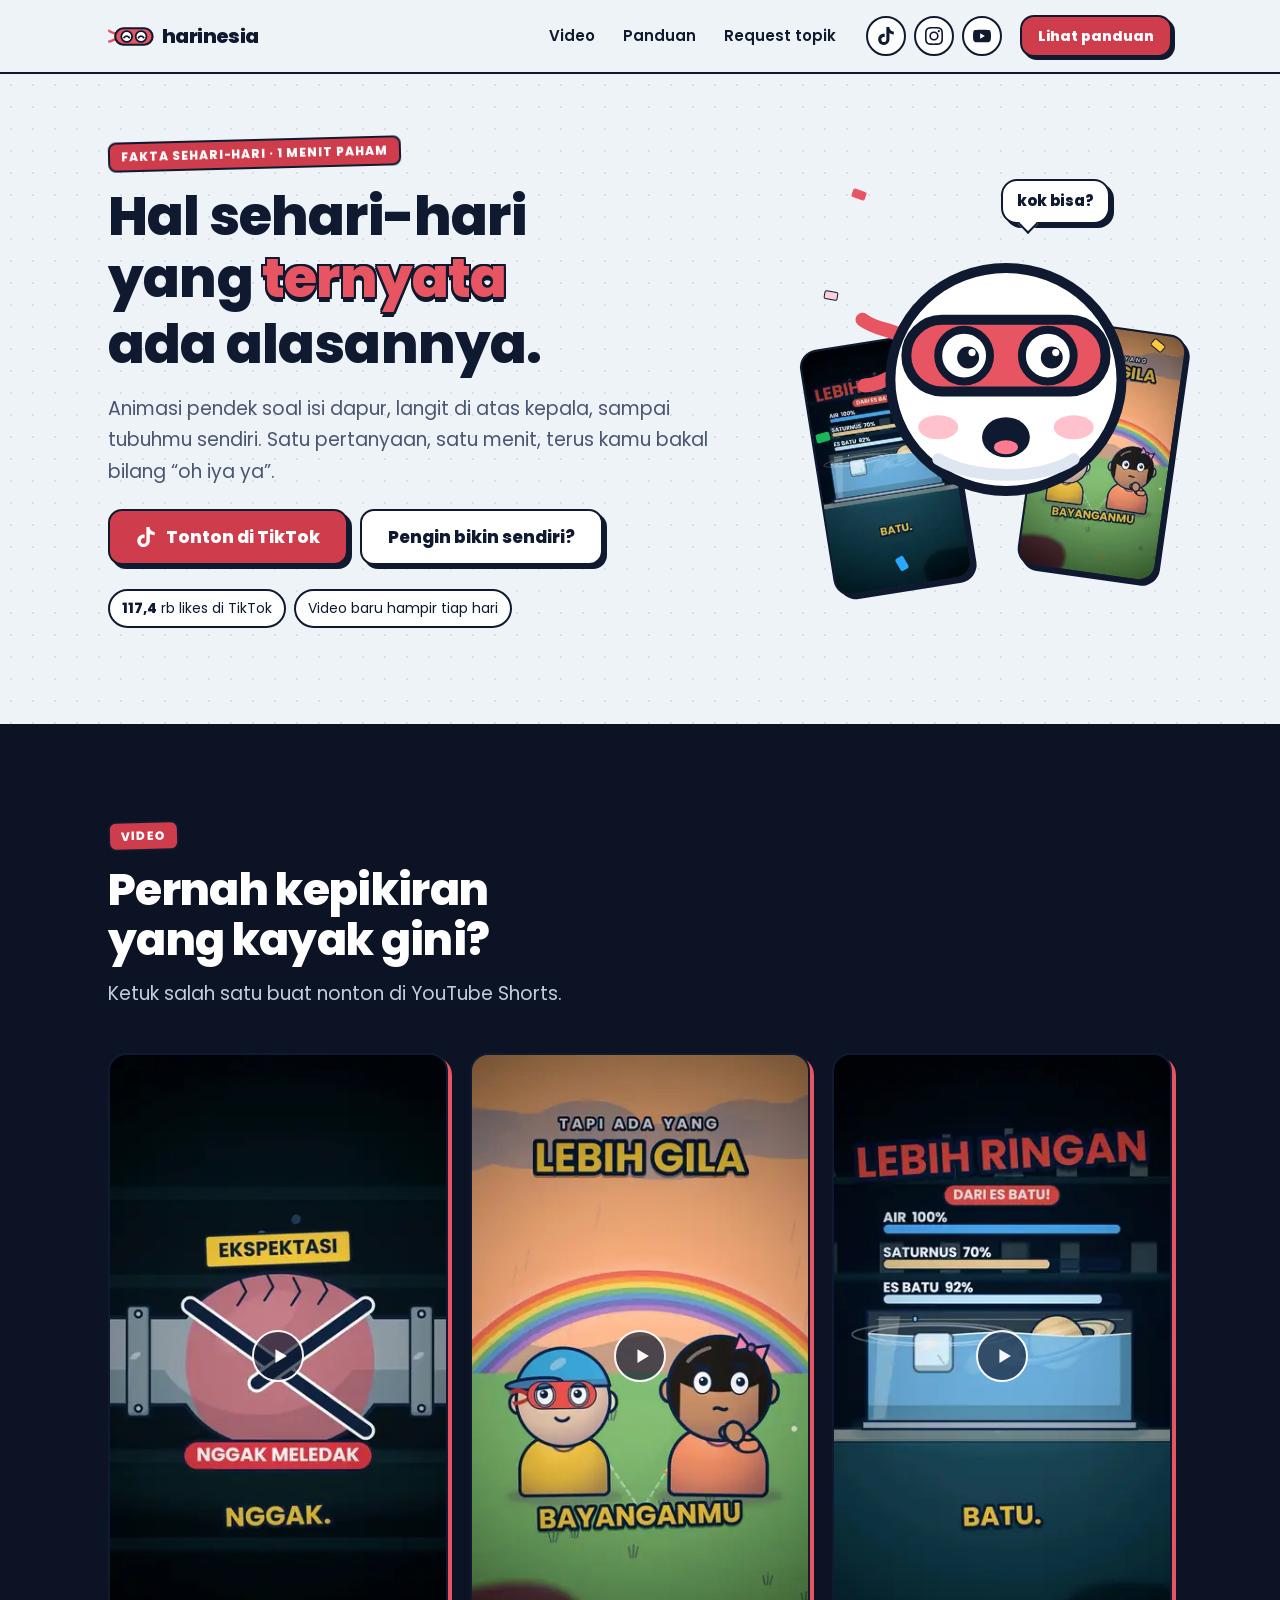
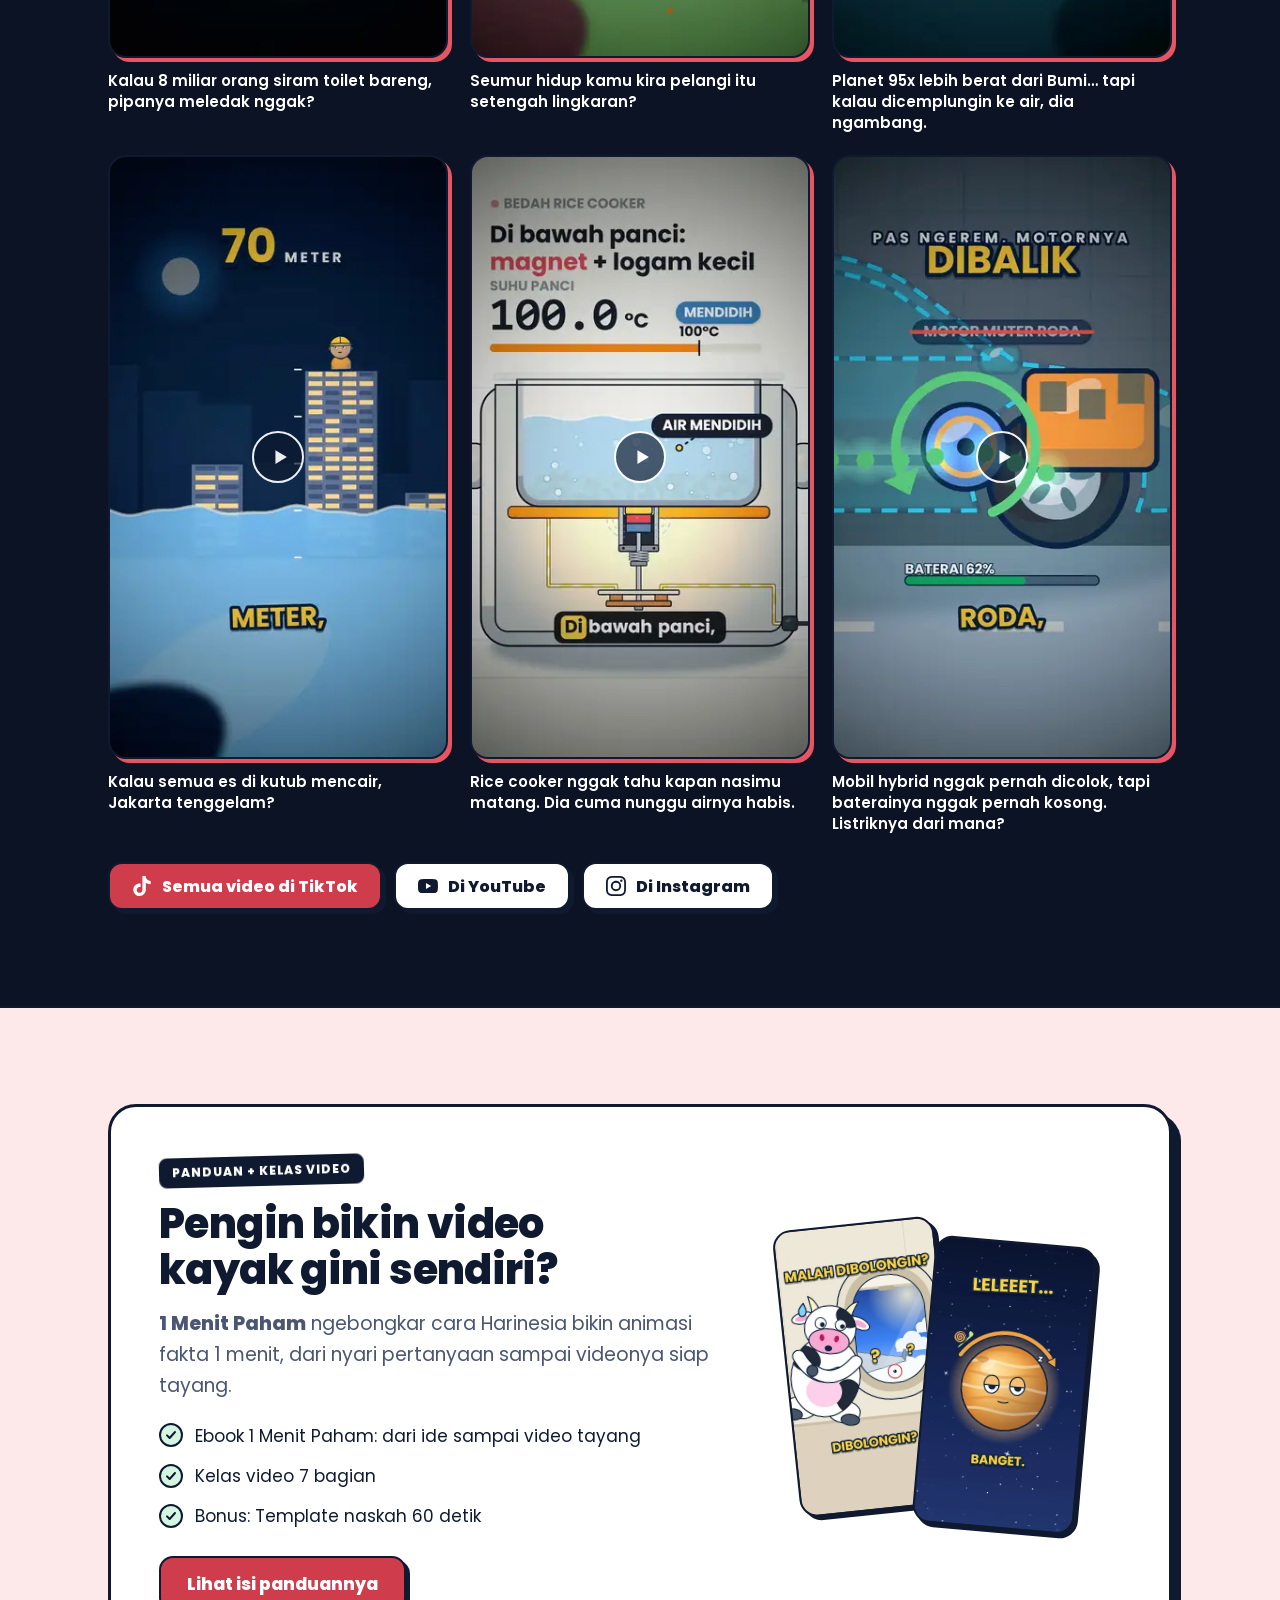
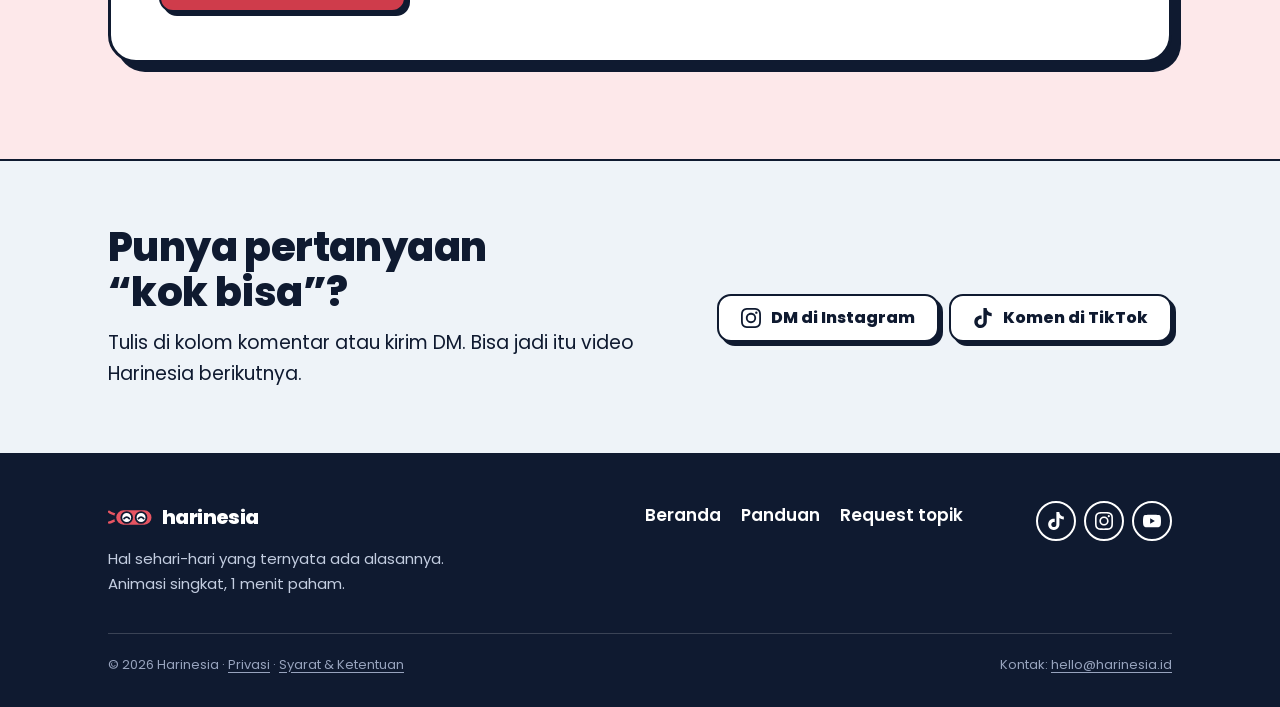
==== index.html @ 58dd0ebd "Ganti handle YouTube ke @harinesia_id Co-Authored-By: Claude Sonnet 5.5 <noreply@anthropic.com>" ====
<!doctype html>
<!-- File ini dibuat otomatis oleh build.js dari data/*.json. Edit JSON-nya, jangan file ini. -->
<html lang="id">
<head>
<meta charset="utf-8">
<meta name="viewport" content="width=device-width, initial-scale=1, viewport-fit=cover">
<title>Harinesia · Hal sehari-hari yang ternyata ada alasannya</title>
<meta name="description" content="Harinesia bikin animasi 1 menit soal hal sehari-hari yang ternyata ada alasannya. Tonton di TikTok, Instagram, dan YouTube Shorts.">
<meta name="theme-color" content="#e75562">
<meta property="og:type" content="website">
<meta property="og:locale" content="id_ID">
<meta property="og:site_name" content="Harinesia">
<meta property="og:title" content="Harinesia · Fakta sehari-hari, 1 menit paham">
<meta property="og:description" content="Animasi singkat soal hal sehari-hari yang ternyata ada alasannya.">
<meta property="og:image" content="https://harinesia.id/assets/img/og.jpg">
<meta name="twitter:card" content="summary_large_image">
<link rel="canonical" href="https://harinesia.id/">
<link rel="icon" href="favicon.svg" type="image/svg+xml">
<link rel="apple-touch-icon" href="apple-touch-icon.png">
<link rel="preload" href="assets/fonts/poppins-800.woff2" as="font" type="font/woff2" crossorigin>
<link rel="preload" href="assets/fonts/poppins-400.woff2" as="font" type="font/woff2" crossorigin>
<link rel="stylesheet" href="assets/css/style.css">
<script src="assets/js/main.js" defer></script>
</head>
<body>

<svg width="0" height="0" style="position:absolute" aria-hidden="true" focusable="false">
  <symbol id="i-tiktok" viewBox="0 0 24 24"><path d="M12.525.02c1.31-.02 2.61-.01 3.91-.02.08 1.53.63 3.09 1.75 4.17 1.12 1.11 2.7 1.62 4.24 1.79v4.03c-1.44-.05-2.89-.35-4.2-.97-.57-.26-1.1-.59-1.62-.93-.01 2.92.01 5.84-.02 8.75-.08 1.4-.54 2.79-1.35 3.94-1.31 1.92-3.58 3.17-5.91 3.21-1.43.08-2.86-.31-4.08-1.03-2.02-1.19-3.44-3.37-3.65-5.71-.02-.5-.03-1-.01-1.49.18-1.9 1.12-3.72 2.58-4.96 1.66-1.44 3.98-2.13 6.15-1.72.02 1.48-.04 2.96-.04 4.44-.99-.32-2.15-.23-3.02.37-.63.41-1.11 1.04-1.36 1.75-.21.51-.15 1.07-.14 1.61.24 1.64 1.82 3.02 3.5 2.87 1.12-.01 2.19-.66 2.77-1.61.19-.33.4-.67.41-1.06.1-1.79.06-3.57.07-5.36.01-4.03-.01-8.05.02-12.07z"/></symbol>
  <symbol id="i-instagram" viewBox="0 0 24 24"><path d="M7.0301.084c-1.2768.0602-2.1487.264-2.911.5634-.7888.3075-1.4575.72-2.1228 1.3877-.6652.6677-1.075 1.3368-1.3802 2.127-.2954.7638-.4956 1.6365-.552 2.914-.0564 1.2775-.0689 1.6882-.0626 4.947.0062 3.2586.0206 3.6671.0825 4.9473.061 1.2765.264 2.1482.5635 2.9107.308.7889.72 1.4573 1.388 2.1228.6679.6655 1.3365 1.0743 2.1285 1.38.7632.295 1.6361.4961 2.9134.552 1.2773.056 1.6884.069 4.9462.0627 3.2578-.0062 3.668-.0207 4.9478-.0814 1.28-.0607 2.147-.2652 2.9098-.5633.7889-.3086 1.4578-.72 2.1228-1.3881.665-.6682 1.0745-1.3378 1.3795-2.1284.2957-.7632.4966-1.636.552-2.9124.056-1.2809.0692-1.6898.063-4.948-.0063-3.2583-.021-3.6668-.0817-4.9465-.0607-1.2797-.264-2.1487-.5633-2.9117-.3084-.7889-.72-1.4568-1.3876-2.1228C21.2982 1.33 20.628.9208 19.8378.6165 19.074.321 18.2017.1197 16.9244.0645 15.6471.0093 15.236-.005 11.977.0014 8.718.0076 8.31.0215 7.0301.0839m.1402 21.6932c-1.17-.0509-1.8053-.2453-2.2287-.408-.5606-.216-.96-.4771-1.3819-.895-.422-.4178-.6811-.8186-.9-1.378-.1644-.4234-.3624-1.058-.4171-2.228-.0595-1.2645-.072-1.6442-.079-4.848-.007-3.2037.0053-3.583.0607-4.848.05-1.169.2456-1.805.408-2.2282.216-.5613.4762-.96.895-1.3816.4188-.4217.8184-.6814 1.3783-.9003.423-.1651 1.0575-.3614 2.227-.4171 1.2655-.06 1.6447-.072 4.848-.079 3.2033-.007 3.5835.005 4.8495.0608 1.169.0508 1.8053.2445 2.228.408.5608.216.96.4754 1.3816.895.4217.4194.6816.8176.9005 1.3787.1653.4217.3617 1.056.4169 2.2263.0602 1.2655.0739 1.645.0796 4.848.0058 3.203-.0055 3.5834-.061 4.848-.051 1.17-.245 1.8055-.408 2.2294-.216.5604-.4763.96-.8954 1.3814-.419.4215-.8181.6811-1.3783.9-.4224.1649-1.0577.3617-2.2262.4174-1.2656.0595-1.6448.072-4.8493.079-3.2045.007-3.5825-.006-4.848-.0608M16.953 5.5864A1.44 1.44 0 1 0 18.39 4.144a1.44 1.44 0 0 0-1.437 1.4424M5.8385 12.012c.0067 3.4032 2.7706 6.1557 6.173 6.1493 3.4026-.0065 6.157-2.7701 6.1506-6.1733-.0065-3.4032-2.771-6.1565-6.174-6.1498-3.403.0067-6.156 2.771-6.1496 6.1738M8 12.0077a4 4 0 1 1 4.008 3.9921A3.9996 3.9996 0 0 1 8 12.0077"/></symbol>
  <symbol id="i-youtube" viewBox="0 0 24 24"><path d="M23.498 6.186a3.016 3.016 0 0 0-2.122-2.136C19.505 3.545 12 3.545 12 3.545s-7.505 0-9.377.505A3.017 3.017 0 0 0 .502 6.186C0 8.07 0 12 0 12s0 3.93.502 5.814a3.016 3.016 0 0 0 2.122 2.136c1.871.505 9.376.505 9.376.505s7.505 0 9.377-.505a3.015 3.015 0 0 0 2.122-2.136C24 15.93 24 12 24 12s0-3.93-.502-5.814zM9.545 15.568V8.432L15.818 12l-6.273 3.568z"/></symbol>
  <symbol id="i-play" viewBox="0 0 24 24"><path d="M7 4.5v15l12.5-7.5z"/></symbol>
  <symbol id="i-mask" viewBox="0 0 64 32">
    <path d="M12 13C7 10 4 11 1.5 8M12 19c-5 1-7 4-10.5 4" fill="none" stroke="#e75562" stroke-width="3.5" stroke-linecap="round"/>
    <rect x="10" y="4.5" width="52" height="23" rx="11.5" fill="#e75562" stroke="#0f1a30" stroke-width="3"/>
    <circle cx="26" cy="16" r="7.5" fill="#fff" stroke="#0f1a30" stroke-width="2.5"/>
    <circle cx="46" cy="16" r="7.5" fill="#fff" stroke="#0f1a30" stroke-width="2.5"/>
    <path d="M22.3 17.6q3.7-4.4 7.4 0M42.3 17.6q3.7-4.4 7.4 0" fill="none" stroke="#0f1a30" stroke-width="2.4" stroke-linecap="round"/>
  </symbol>
</svg>

<a class="skip" href="#isi-halaman">Langsung ke isi</a>

<header class="site-header">
  <div class="wrap header-inner">
    <a class="brand" href="./" aria-label="Harinesia, ke beranda" aria-current="page">
      <svg class="brand-mark" aria-hidden="true"><use href="#i-mask"/></svg>
      <span class="brand-name">harinesia</span>
    </a>
    <nav class="nav" aria-label="Menu utama">
      <a href="#video">Video</a>
      <a href="panduan/">Panduan</a>
      <a href="#request">Request topik</a>
    </nav>
    <ul class="socials" aria-label="Harinesia di media sosial">
      <li><a href="https://www.tiktok.com/@harinesia" target="_blank" rel="noopener" aria-label="TikTok @harinesia"><svg aria-hidden="true"><use href="#i-tiktok"/></svg></a></li>
      <li><a href="https://www.instagram.com/harinesia.id/" target="_blank" rel="noopener" aria-label="Instagram @harinesia.id"><svg aria-hidden="true"><use href="#i-instagram"/></svg></a></li>
      <li><a href="https://www.youtube.com/@harinesia_id" target="_blank" rel="noopener" aria-label="YouTube @harinesia_id"><svg aria-hidden="true"><use href="#i-youtube"/></svg></a></li>
    </ul>
    <a class="btn btn--buy btn--sm header-buy" href="panduan/">Lihat panduan</a>
  </div>
</header>

<main id="isi-halaman">

  <section class="hero hero--home" data-anim>
    <div class="wrap hero-grid">
      <div class="hero-copy">
        <p class="tag">Fakta sehari-hari · 1 menit paham</p>
        <h1>Hal sehari-hari yang <span class="cap">ternyata</span> ada alasannya.</h1>
        <p class="lead">Animasi pendek soal isi dapur, langit di atas kepala, sampai tubuhmu sendiri. Satu pertanyaan, satu menit, terus kamu bakal bilang “oh iya ya”.</p>
        <div class="cta-row">
          <a class="btn btn--buy btn--lg" href="https://www.tiktok.com/@harinesia" target="_blank" rel="noopener"><svg aria-hidden="true"><use href="#i-tiktok"/></svg>Tonton di TikTok</a>
          <a class="btn btn--ghost btn--lg" href="panduan/">Pengin bikin sendiri?</a>
        </div>
        <ul class="hero-stats" aria-label="Akun Harinesia">
          <li><b data-count="117.4">117,4</b> rb likes di TikTok</li>
          <li>Video baru hampir tiap hari</li>
        </ul>
      </div>

      <div class="hero-art home-art" aria-hidden="true">
        <span class="vid-thumb ht-1"><img src="assets/img/v-saturnus-180.webp" srcset="assets/img/v-saturnus-180.webp 180w, assets/img/v-saturnus-360.webp 360w" sizes="(min-width: 960px) 140px, 112px" width="180" height="320" alt="" decoding="async"></span>
        <span class="vid-thumb ht-2"><img src="assets/img/v-pelangi-180.webp" srcset="assets/img/v-pelangi-180.webp 180w, assets/img/v-pelangi-360.webp 360w" sizes="(min-width: 960px) 140px, 112px" width="180" height="320" alt="" decoding="async"></span>
        <span class="bubble">kok bisa?</span>
        <svg class="mascot is-live" viewBox="0 0 140 130" aria-hidden="true" focusable="false">
  <path d="M30 50C20 42 12 44 4 38M30 62c-10 2-16 9-25 9" fill="none" stroke="#e75562" stroke-width="7" stroke-linecap="round"/>
  <ellipse cx="76" cy="68" rx="58" ry="56" fill="#fff" stroke="#0f1a30" stroke-width="5"/>
  <path d="M42 108c16 10 52 11 68 0" fill="none" stroke="#dde6f1" stroke-width="6" stroke-linecap="round"/>
  <rect x="26" y="38" width="100" height="36" rx="18" fill="#e75562" stroke="#0f1a30" stroke-width="5"/>
  <g class="m-eyes">
    <circle cx="55" cy="56" r="13" fill="#fff" stroke="#0f1a30" stroke-width="4"/>
    <circle cx="97" cy="56" r="13" fill="#fff" stroke="#0f1a30" stroke-width="4"/>
    <circle cx="57" cy="57" r="5.5" fill="#0f1a30"/><circle cx="99" cy="57" r="5.5" fill="#0f1a30"/><circle cx="59" cy="54.5" r="1.8" fill="#fff"/><circle cx="101" cy="54.5" r="1.8" fill="#fff"/>
  </g>
  <ellipse cx="42" cy="92" rx="10" ry="6" fill="#ffc2cd"/>
  <ellipse cx="110" cy="92" rx="10" ry="6" fill="#ffc2cd"/>
  <ellipse cx="76" cy="97" rx="12" ry="10" fill="#0f1a30"/><ellipse cx="76" cy="102" rx="6" ry="3.5" fill="#ff7a90"/>
</svg>
        <span class="confetti c1" aria-hidden="true"></span><span class="confetti c2" aria-hidden="true"></span><span class="confetti c3" aria-hidden="true"></span><span class="confetti c4" aria-hidden="true"></span><span class="confetti c5" aria-hidden="true"></span><span class="confetti c6" aria-hidden="true"></span>
      </div>
    </div>
  </section>

  <section class="section section--night" id="video" aria-labelledby="video-judul">
    <div class="wrap">
      <div class="section-head">
        <p class="tag">Video</p>
        <h2 id="video-judul">Pernah kepikiran yang kayak gini?</h2>
        <p class="lead">Ketuk salah satu buat nonton di YouTube Shorts.</p>
      </div>
      <ul class="video-grid">
        <li><a class="vid" href="https://www.youtube.com/shorts/rQYjwz6d59o" target="_blank" rel="noopener">
          <span class="vid-thumb"><img src="assets/img/v-toilet-360.webp" srcset="assets/img/v-toilet-360.webp 360w, assets/img/v-toilet-540.webp 540w" sizes="(min-width: 1024px) 340px, (min-width: 720px) 30vw, 46vw" width="360" height="640" alt="" loading="lazy" decoding="async"><span class="vid-play" aria-hidden="true"><svg><use href="#i-play"/></svg></span></span>
          <span class="vid-title">Kalau 8 miliar orang siram toilet bareng, pipanya meledak nggak?</span>
        </a></li>
        <li><a class="vid" href="https://www.youtube.com/shorts/7-3_2FWEih0" target="_blank" rel="noopener">
          <span class="vid-thumb"><img src="assets/img/v-pelangi-360.webp" srcset="assets/img/v-pelangi-360.webp 360w, assets/img/v-pelangi-540.webp 540w" sizes="(min-width: 1024px) 340px, (min-width: 720px) 30vw, 46vw" width="360" height="640" alt="" loading="lazy" decoding="async"><span class="vid-play" aria-hidden="true"><svg><use href="#i-play"/></svg></span></span>
          <span class="vid-title">Seumur hidup kamu kira pelangi itu setengah lingkaran?</span>
        </a></li>
        <li><a class="vid" href="https://www.youtube.com/shorts/d1CL3wN_1bA" target="_blank" rel="noopener">
          <span class="vid-thumb"><img src="assets/img/v-saturnus-360.webp" srcset="assets/img/v-saturnus-360.webp 360w, assets/img/v-saturnus-540.webp 540w" sizes="(min-width: 1024px) 340px, (min-width: 720px) 30vw, 46vw" width="360" height="640" alt="" loading="lazy" decoding="async"><span class="vid-play" aria-hidden="true"><svg><use href="#i-play"/></svg></span></span>
          <span class="vid-title">Planet 95x lebih berat dari Bumi… tapi kalau dicemplungin ke air, dia ngambang.</span>
        </a></li>
        <li><a class="vid" href="https://www.youtube.com/shorts/ca49NMtKW34" target="_blank" rel="noopener">
          <span class="vid-thumb"><img src="assets/img/v-es-kutub-360.webp" srcset="assets/img/v-es-kutub-360.webp 360w, assets/img/v-es-kutub-540.webp 540w" sizes="(min-width: 1024px) 340px, (min-width: 720px) 30vw, 46vw" width="360" height="640" alt="" loading="lazy" decoding="async"><span class="vid-play" aria-hidden="true"><svg><use href="#i-play"/></svg></span></span>
          <span class="vid-title">Kalau semua es di kutub mencair, Jakarta tenggelam?</span>
        </a></li>
        <li><a class="vid" href="https://www.youtube.com/shorts/xN793hi9BR4" target="_blank" rel="noopener">
          <span class="vid-thumb"><img src="assets/img/v-rice-cooker-360.webp" srcset="assets/img/v-rice-cooker-360.webp 360w, assets/img/v-rice-cooker-540.webp 540w" sizes="(min-width: 1024px) 340px, (min-width: 720px) 30vw, 46vw" width="360" height="640" alt="" loading="lazy" decoding="async"><span class="vid-play" aria-hidden="true"><svg><use href="#i-play"/></svg></span></span>
          <span class="vid-title">Rice cooker nggak tahu kapan nasimu matang. Dia cuma nunggu airnya habis.</span>
        </a></li>
        <li><a class="vid" href="https://www.youtube.com/shorts/B1I4te1TBGs" target="_blank" rel="noopener">
          <span class="vid-thumb"><img src="assets/img/v-hybrid-360.webp" srcset="assets/img/v-hybrid-360.webp 360w, assets/img/v-hybrid-540.webp 540w" sizes="(min-width: 1024px) 340px, (min-width: 720px) 30vw, 46vw" width="360" height="640" alt="" loading="lazy" decoding="async"><span class="vid-play" aria-hidden="true"><svg><use href="#i-play"/></svg></span></span>
          <span class="vid-title">Mobil hybrid nggak pernah dicolok, tapi baterainya nggak pernah kosong. Listriknya dari mana?</span>
        </a></li>
      </ul>
      <div class="reel-more">
        <a class="btn btn--buy" href="https://www.tiktok.com/@harinesia" target="_blank" rel="noopener"><svg aria-hidden="true"><use href="#i-tiktok"/></svg>Semua video di TikTok</a>
        <a class="btn" href="https://www.youtube.com/@harinesia_id" target="_blank" rel="noopener"><svg aria-hidden="true"><use href="#i-youtube"/></svg>Di YouTube</a>
        <a class="btn" href="https://www.instagram.com/harinesia.id/" target="_blank" rel="noopener"><svg aria-hidden="true"><use href="#i-instagram"/></svg>Di Instagram</a>
      </div>
    </div>
  </section>

  <section class="section section--accent" aria-labelledby="promo-judul">
    <div class="wrap">
      <div class="promo">
        <div>
          <p class="tag tag--ink">Panduan + kelas video</p>
          <h2 id="promo-judul">Pengin bikin video kayak gini sendiri?</h2>
          <p class="lead"><b>1 Menit Paham</b> ngebongkar cara Harinesia bikin animasi fakta 1 menit, dari nyari pertanyaan sampai videonya siap tayang.</p>
          <ul class="ticks">
            <li>Ebook 1 Menit Paham: dari ide sampai video tayang</li>
            <li>Kelas video 7 bagian</li>
            <li>Bonus: Template naskah 60 detik</li>
          </ul>
          <div class="cta-row">
            <a class="btn btn--buy btn--lg" href="panduan/">Lihat isi panduannya</a>
          </div>
        </div>
        <div class="promo-art" aria-hidden="true">
          <span class="vid-thumb"><img src="assets/img/v-jendela-180.webp" srcset="assets/img/v-jendela-180.webp 180w, assets/img/v-jendela-360.webp 360w" sizes="(min-width: 900px) 190px, 40vw" width="180" height="320" alt="" loading="lazy" decoding="async"></span>
          <span class="vid-thumb"><img src="assets/img/v-venus-180.webp" srcset="assets/img/v-venus-180.webp 180w, assets/img/v-venus-360.webp 360w" sizes="(min-width: 900px) 190px, 40vw" width="180" height="320" alt="" loading="lazy" decoding="async"></span>
        </div>
      </div>
    </div>
  </section>

  <section class="section section--tight" id="request" aria-labelledby="request-judul">
    <div class="wrap ask">
      <div>
        <h2 id="request-judul">Punya pertanyaan “kok bisa”?</h2>
        <p class="lead">Tulis di kolom komentar atau kirim DM. Bisa jadi itu video Harinesia berikutnya.</p>
      </div>
      <div class="social-btns">
        <a class="btn" href="https://www.instagram.com/harinesia.id/" target="_blank" rel="noopener"><svg aria-hidden="true"><use href="#i-instagram"/></svg>DM di Instagram</a>
        <a class="btn" href="https://www.tiktok.com/@harinesia" target="_blank" rel="noopener"><svg aria-hidden="true"><use href="#i-tiktok"/></svg>Komen di TikTok</a>
      </div>
    </div>
  </section>

</main>

<footer class="site-footer">
  <div class="wrap">
    <div class="footer-grid">
      <div>
        <a class="brand" href="./" aria-label="Harinesia, ke beranda">
          <svg class="brand-mark" aria-hidden="true"><use href="#i-mask"/></svg>
          <span class="brand-name">harinesia</span>
        </a>
        <p class="footer-tagline">Hal sehari-hari yang ternyata ada alasannya.<br>Animasi singkat, 1 menit paham.</p>
      </div>
      <nav class="footer-links" aria-label="Halaman">
        <a href="./" aria-current="page">Beranda</a>
        <a href="panduan/">Panduan</a>
        <a href="#request">Request topik</a>
      </nav>
      <ul class="socials" aria-label="Harinesia di media sosial">
        <li><a href="https://www.tiktok.com/@harinesia" target="_blank" rel="noopener" aria-label="TikTok @harinesia"><svg aria-hidden="true"><use href="#i-tiktok"/></svg></a></li>
        <li><a href="https://www.instagram.com/harinesia.id/" target="_blank" rel="noopener" aria-label="Instagram @harinesia.id"><svg aria-hidden="true"><use href="#i-instagram"/></svg></a></li>
        <li><a href="https://www.youtube.com/@harinesia_id" target="_blank" rel="noopener" aria-label="YouTube @harinesia_id"><svg aria-hidden="true"><use href="#i-youtube"/></svg></a></li>
      </ul>
    </div>
    <div class="footer-bottom">
      <span>© 2026 Harinesia · <a href="./privasi/">Privasi</a> · <a href="./syarat/">Syarat &amp; Ketentuan</a></span>
      <span>Kontak: <a href="mailto:hello@harinesia.id">hello@harinesia.id</a></span>
    </div>
  </div>
</footer>

</body>
</html>
---- assets/css/style.css ----
/* =========================================================
   Harinesia · gaya dasar
   Warna & bentuk diambil dari video Harinesia: garis navy tebal,
   teks kapital kuning, topeng merah, latar biru-putih.
   ========================================================= */

@font-face { font-family: "Poppins"; font-style: normal; font-weight: 400; font-display: swap; src: url("../fonts/poppins-400.woff2") format("woff2"); }
@font-face { font-family: "Poppins"; font-style: normal; font-weight: 600; font-display: swap; src: url("../fonts/poppins-600.woff2") format("woff2"); }
@font-face { font-family: "Poppins"; font-style: normal; font-weight: 800; font-display: swap; src: url("../fonts/poppins-800.woff2") format("woff2"); }

:root {
  --ink: #0f1a30;
  --ink-soft: #4a5672;
  --bg: #eef3f8;
  --paper: #ffffff;
  --yellow: #ffc83d;
  --yellow-soft: #fff3cc;
  --red: #e0163b;
  /* warna utama: merah topeng versi lembut */
  --accent: #cf3c4b;        /* tombol & label: teks putih di atasnya kontras 4,8:1 */
  --accent-hover: #b8323f;
  --accent-soft: #e75562;   /* merah topeng versi lembut: caption, hiasan, link di latar gelap */
  --accent-deep: #a3303c;
  --accent-tint: #fde8ea;
  --accent-tint-2: #f9cdd1;
  --pink: #ffd0d9;
  --sky: #d8ecff;
  --mint: #d3f5e1;
  --green: #12924c;
  --night: #0b1324;
  --night-2: #15213b;
  --night-text: #c3cde0;

  --bw: 2.5px;
  --radius: 20px;
  --radius-sm: 12px;
  --shadow: 4px 4px 0 var(--ink);
  --shadow-lg: 7px 7px 0 var(--ink);
  --wrap: 1120px;
  --gutter: 16px;
  --header-h: 64px;

  --font: "Poppins", ui-sans-serif, system-ui, -apple-system, "Segoe UI", Roboto, sans-serif;
  color-scheme: light;
}

@media (min-width: 768px) {
  :root { --gutter: 28px; --header-h: 72px; }
}

/* ---------- reset ---------- */
*, *::before, *::after { box-sizing: border-box; }
html { -webkit-text-size-adjust: 100%; scroll-padding-top: calc(var(--header-h) + 12px); }
@media (prefers-reduced-motion: no-preference) { html { scroll-behavior: smooth; } }
body {
  margin: 0;
  font-family: var(--font);
  font-size: 1rem;
  line-height: 1.65;
  color: var(--ink);
  background: var(--bg);
  -webkit-font-smoothing: antialiased;
  text-rendering: optimizeLegibility;
}
img, svg { display: block; max-width: 100%; }
img { height: auto; }
h1, h2, h3 { margin: 0; font-weight: 800; line-height: 1.12; letter-spacing: -0.015em; text-wrap: balance; }
p { margin: 0; }
p + p { margin-top: 0.9em; }
ul, ol { margin: 0; padding: 0; list-style: none; }
a { color: inherit; }
b, strong { font-weight: 800; }
s { text-decoration-thickness: 2px; }
:focus-visible { outline: 3px solid var(--accent); outline-offset: 3px; border-radius: 6px; }

.wrap { width: 100%; max-width: var(--wrap); margin-inline: auto; padding-inline: var(--gutter); }
.visually-hidden { position: absolute !important; width: 1px; height: 1px; overflow: hidden; clip: rect(0 0 0 0); white-space: nowrap; }

.skip {
  position: absolute; left: 12px; top: -60px; z-index: 100;
  background: var(--accent); color: #fff; border: var(--bw) solid var(--ink); border-radius: 10px;
  padding: 8px 14px; font-weight: 800; text-decoration: none;
}
.skip:focus { top: 12px; }

/* ---------- placeholder (mode review) ---------- */
.show-ph .ph {
  background: var(--yellow-soft);
  color: var(--ink);
  outline: 1.5px dashed #b07d00;
  outline-offset: 1px;
  border-radius: 4px;
  padding: 0 0.2em;
  -webkit-box-decoration-break: clone;
  box-decoration-break: clone;
}

.section--night :focus-visible, .site-footer :focus-visible { outline-color: #fff; }

/* ---------- komponen kecil ---------- */
.tag {
  display: inline-block;
  font-size: 0.75rem; font-weight: 800; line-height: 1.2;
  letter-spacing: 0.08em; text-transform: uppercase;
  padding: 6px 11px;
  background: var(--accent); color: #fff;
  border: 2px solid var(--ink); border-radius: 8px;
  transform: rotate(-1.5deg);
}
.tag--ink { background: var(--ink); color: #fff; }
.tag--paper { background: var(--paper); color: var(--ink); }

/* teks kuning bergaris navy, seperti caption di video */
.cap {
  color: var(--accent-soft);
  text-shadow:
    -2px -2px 0 var(--ink), 0 -2px 0 var(--ink), 2px -2px 0 var(--ink),
    -2px 0 0 var(--ink), 2px 0 0 var(--ink),
    -2px 2px 0 var(--ink), 0 2px 0 var(--ink), 2px 2px 0 var(--ink),
    0 5px 0 var(--ink);
  white-space: nowrap;
  display: inline-block;
}

.btn {
  --btn-bg: var(--paper);
  display: inline-flex; align-items: center; justify-content: center; gap: 10px;
  min-height: 48px; padding: 12px 22px;
  font: 800 1rem/1.2 var(--font); text-align: center; text-decoration: none;
  color: var(--ink); background: var(--btn-bg);
  border: var(--bw) solid var(--ink); border-radius: 14px;
  box-shadow: var(--shadow);
  cursor: pointer;
  transition: transform 0.12s ease, box-shadow 0.12s ease, background-color 0.12s ease;
  -webkit-tap-highlight-color: transparent;
}
.btn:active { transform: translate(3px, 3px); box-shadow: 1px 1px 0 var(--ink); }
.btn svg { width: 20px; height: 20px; flex: none; fill: currentColor; }
.btn--buy { --btn-bg: var(--accent); color: #fff; }
.btn--lg { min-height: 56px; padding: 14px 26px; font-size: 1.0625rem; }
.btn--sm { min-height: 42px; padding: 8px 16px; font-size: 0.875rem; box-shadow: 3px 3px 0 var(--ink); }
.btn--block { width: 100%; }

/* ---------- header ---------- */
.site-header {
  position: sticky; top: 0; z-index: 50;
  background: var(--bg);
  border-bottom: var(--bw) solid var(--ink);
}
.header-inner { display: flex; align-items: center; gap: 12px; height: var(--header-h); }
.brand { display: inline-flex; align-items: center; gap: 8px; text-decoration: none; margin-right: auto; }
.brand-mark { width: 46px; height: 23px; }
.brand-name { font-weight: 800; font-size: 1.25rem; letter-spacing: -0.03em; }
.nav { display: none; gap: 4px; }
.nav a {
  padding: 8px 12px; border-radius: 10px;
  font-size: 0.9375rem; font-weight: 600; text-decoration: none;
}
.nav a[aria-current="page"] { background: var(--paper); box-shadow: inset 0 0 0 2px var(--ink); }
.header-buy { display: none; }

.socials { display: flex; gap: 8px; }
.socials a {
  display: grid; place-items: center;
  width: 40px; height: 40px;
  background: var(--paper); border: 2px solid var(--ink); border-radius: 50%;
  transition: background-color 0.12s ease, transform 0.12s ease;
}
.socials svg { width: 18px; height: 18px; fill: var(--ink); }

@media (min-width: 640px) { .header-buy { display: inline-flex; } }
@media (min-width: 1024px) { .nav { display: flex; } .header-inner { gap: 18px; } }

/* ---------- section umum ---------- */
.section { padding-block: 64px; }
.section--tight { padding-block: 48px; }
.section--night { background: var(--night); color: #fff; }
.section--night .lead, .section--night p:not(.tag) { color: var(--night-text); }
.section--accent { background: var(--accent-tint); border-block: var(--bw) solid var(--ink); }
.section--paper { background: var(--paper); border-block: var(--bw) solid var(--ink); }
.section-head { max-width: 700px; margin-bottom: 32px; }
.section-head--center { margin-inline: auto; text-align: center; }
.section-head .tag { margin-bottom: 14px; }
.section-head h2, .h2 { font-size: clamp(1.75rem, 6vw, 2.75rem); }
.section-head .lead { margin-top: 14px; }
.lead { font-size: 1.0625rem; color: var(--ink-soft); }
.note { margin-top: 20px; font-size: 0.8125rem; color: var(--ink-soft); }
.section--night .note { color: #8f9bb5; }

@media (min-width: 768px) {
  body { font-size: 1.0625rem; }
  .section { padding-block: 96px; }
  .section--tight { padding-block: 64px; }
  .section-head { margin-bottom: 44px; }
  .lead { font-size: 1.1875rem; }
}

/* ---------- hero ---------- */
.hero {
  position: relative; overflow: hidden;
  padding: 36px 0 64px;
  background-image: radial-gradient(rgba(15, 26, 48, 0.09) 1.3px, transparent 1.4px);
  background-size: 22px 22px;
}
.hero-grid { display: grid; gap: 44px; align-items: center; }
.hero-copy .tag { margin-bottom: 18px; }
.hero h1 { font-size: clamp(2.1rem, 9vw, 3.75rem); line-height: 1.1; }
.hero h1 .cap { display: inline-block; margin-block: 2px 6px; }
.hero .lead { margin-top: 18px; max-width: 34em; }

.price-row { display: flex; flex-wrap: wrap; align-items: baseline; gap: 6px 12px; margin-top: 24px; }
.price { font-size: 2rem; font-weight: 800; line-height: 1; letter-spacing: -0.02em; }
.price-old { font-weight: 600; color: var(--ink-soft); }
.price-note { flex-basis: 100%; font-size: 0.875rem; font-weight: 600; color: var(--ink-soft); }

.cta-row { display: grid; gap: 12px; margin-top: 22px; }
.hero-stats { display: flex; flex-wrap: wrap; gap: 8px; margin-top: 24px; font-size: 0.875rem; }
.hero-stats li {
  padding: 6px 12px; background: var(--paper);
  border: 2px solid var(--ink); border-radius: 999px;
}

@media (min-width: 560px) {
  .cta-row { display: flex; flex-wrap: wrap; }
}
@media (min-width: 960px) {
  .hero { padding: 64px 0 96px; }
  .hero-grid { grid-template-columns: 1.3fr 0.7fr; gap: 48px; }
  .hero h1 { font-size: clamp(2.6rem, 4.4vw, 3.4rem); }
}

/* ilustrasi hero: HP + maskot + stiker */
.hero-art { position: relative; width: min(100%, 310px); margin-inline: auto; padding: 18px 36px 40px 18px; }
.phone {
  position: relative; aspect-ratio: 9 / 16; overflow: hidden;
  background: var(--night);
  border: 3px solid var(--ink); border-radius: 34px;
  box-shadow: 9px 9px 0 var(--ink);
  transform: rotate(2.5deg);
}
.phone::after {
  content: ""; position: absolute; top: 12px; left: 50%; width: 62px; height: 18px;
  transform: translateX(-50%); background: var(--ink); border-radius: 999px;
}
.phone img { width: 100%; height: 100%; object-fit: cover; }
.sticker {
  position: absolute; z-index: 2;
  font-size: 0.8125rem; font-weight: 800; letter-spacing: 0.06em; text-transform: uppercase;
  padding: 8px 12px; background: var(--paper);
  border: var(--bw) solid var(--ink); border-radius: 10px; box-shadow: var(--shadow);
}
.sticker--time { top: 46%; left: -4px; transform: rotate(-7deg); background: var(--accent); color: #fff; }
.hero-mascot { position: absolute; z-index: 3; right: -4px; bottom: 0; width: 132px; }
.hero-mascot .mascot { width: 132px; height: 122px; }
.bubble {
  position: absolute; right: 70%; top: -34px; white-space: nowrap;
  font-weight: 800; font-size: 0.9375rem;
  padding: 8px 14px; background: var(--paper);
  border: var(--bw) solid var(--ink); border-radius: 16px; box-shadow: var(--shadow);
}
.bubble::after {
  content: ""; position: absolute; right: 14px; bottom: -9px; width: 14px; height: 14px;
  background: var(--paper); border-right: var(--bw) solid var(--ink); border-bottom: var(--bw) solid var(--ink);
  transform: rotate(45deg);
}

.confetti { position: absolute; z-index: 1; width: 14px; height: 9px; border-radius: 2px; }
.c1 { top: 4%; left: 10%; background: var(--accent-soft); transform: rotate(20deg); }
.c2 { top: 2%; right: 18%; background: #2aa7ff; transform: rotate(-25deg); }
.c3 { top: 40%; right: 2%; background: var(--yellow); transform: rotate(40deg); border: 1.5px solid var(--ink); }
.c4 { top: 62%; left: 0; background: #18b85a; transform: rotate(-15deg); }
.c5 { bottom: 6%; left: 22%; background: #2aa7ff; transform: rotate(60deg); }
.c6 { top: 28%; left: 2%; background: var(--pink); transform: rotate(10deg); border: 1.5px solid var(--ink); }

@media (prefers-reduced-motion: no-preference) {
  .hero-mascot { animation: bob 3.2s ease-in-out infinite; }
  @keyframes bob { 50% { transform: translateY(-8px) rotate(-2deg); } }
}

@media (min-width: 960px) {
  .hero-art { width: min(100%, 380px); }
  .hero-mascot { width: 150px; }
  .hero-mascot .mascot { width: 150px; height: 139px; }
}

/* ---------- tebak dulu ---------- */
.quiz { display: grid; gap: 16px; }
.q {
  background: var(--paper);
  border: var(--bw) solid var(--ink); border-radius: var(--radius);
  box-shadow: var(--shadow);
}
.q summary {
  display: grid; grid-template-rows: auto auto 1fr; align-items: start; gap: 14px; padding: 22px;
  cursor: pointer; list-style: none;
}
.q summary::-webkit-details-marker { display: none; }
.q-emoji { justify-self: start; font-size: 2rem; line-height: 1; }
.q-text { font-size: 1.1875rem; font-weight: 800; line-height: 1.3; }
.q-cta {
  justify-self: start; align-self: end; display: inline-flex; align-items: center; gap: 8px;
  font-size: 0.875rem; font-weight: 800;
  padding: 8px 14px; border: 2px solid var(--ink); border-radius: 999px; background: var(--accent); color: #fff;
}
.q-cta::after { content: "+"; font-size: 1.1rem; line-height: 1; }
.q-cta-tutup { display: none; }
.q[open]:not(.is-closing) .q-cta { background: var(--paper); color: var(--ink); }
.q[open]:not(.is-closing) .q-cta::after { content: "–"; }
.q[open]:not(.is-closing) .q-cta-label { display: none; }
.q[open]:not(.is-closing) .q-cta-tutup { display: inline; }
.q-answer { padding: 0 22px 22px; }
.q-answer .tag { margin-bottom: 10px; }
@media (min-width: 860px) {
  .quiz { grid-template-columns: repeat(3, 1fr); align-items: start; }
}

/* ---------- deretan video ---------- */
.reel {
  display: grid; grid-auto-flow: column; grid-auto-columns: min(60%, 240px); gap: 14px;
  overflow-x: auto; overscroll-behavior-x: contain; scroll-snap-type: x mandatory;
  margin-inline: calc(var(--gutter) * -1); padding: 4px var(--gutter) 18px;
  scroll-padding-inline: var(--gutter);
  scrollbar-width: thin; scrollbar-color: var(--accent) transparent;
}
.reel > li { scroll-snap-align: start; }
.video-grid { display: grid; grid-template-columns: repeat(2, 1fr); gap: 14px; }
.vid { display: block; text-decoration: none; color: inherit; }
.vid-thumb {
  position: relative; display: block; aspect-ratio: 9 / 16; overflow: hidden;
  background: var(--night-2);
  border: var(--bw) solid var(--ink); border-radius: 18px;
  box-shadow: 4px 4px 0 var(--accent-soft);
  transition: transform 0.15s ease, box-shadow 0.15s ease;
}
.section:not(.section--night) .vid-thumb { box-shadow: var(--shadow); }
.vid-thumb img { width: 100%; height: 100%; object-fit: cover; }
.vid-play {
  position: absolute; left: 50%; top: 50%; translate: -50% -50%;
  display: grid; place-items: center; width: 52px; height: 52px;
  background: rgba(15, 26, 48, 0.72); border: 2px solid #fff; border-radius: 50%;
  opacity: 0.92; transition: transform 0.15s ease;
}
.vid-play svg { width: 22px; height: 22px; fill: #fff; margin-left: 3px; }
.vid-views {
  position: absolute; left: 10px; bottom: 10px;
  font-size: 0.75rem; font-weight: 800; padding: 3px 9px;
  background: var(--accent); color: #fff; border: 2px solid var(--ink); border-radius: 999px;
}
.vid-title {
  display: -webkit-box; -webkit-box-orient: vertical; -webkit-line-clamp: 3; overflow: hidden;
  margin-top: 12px; font-size: 0.9375rem; font-weight: 600; line-height: 1.4;
}
.reel-more { display: flex; flex-wrap: wrap; gap: 12px; margin-top: 28px; }

@media (min-width: 720px) { .video-grid { grid-template-columns: repeat(3, 1fr); gap: 22px; } }
@media (min-width: 1024px) {
  .reel { grid-auto-flow: row; grid-template-columns: repeat(4, 1fr); gap: 26px 22px; overflow: visible; margin-inline: 0; padding-inline: 0; }
}

/* ---------- resep 60 detik ---------- */
.beats-bar {
  position: relative; display: flex; height: 58px; overflow: hidden;
  border: var(--bw) solid var(--ink); border-radius: 14px; box-shadow: var(--shadow);
  background: var(--paper);
}
.beats-bar span {
  display: grid; place-items: center; min-width: 0;
  font-size: 0.75rem; font-weight: 800; white-space: nowrap;
  border-right: var(--bw) solid var(--ink);
}
.beats-bar span:last-of-type { border-right: 0; }
.beats-scale { display: flex; justify-content: space-between; margin-top: 8px; font-size: 0.75rem; font-weight: 600; color: var(--ink-soft); }
.beats { display: grid; gap: 14px; margin-top: 28px; counter-reset: beat; }
.beat {
  position: relative; padding: 18px 18px 18px 20px;
  background: var(--paper); border: var(--bw) solid var(--ink); border-radius: var(--radius-sm);
  border-left-width: 10px; border-left-color: var(--beat);
}
.beat-time { font-size: 0.75rem; font-weight: 800; letter-spacing: 0.06em; text-transform: uppercase; color: var(--ink-soft); }
.beat h3 { margin-top: 2px; font-size: 1.1875rem; }
.beat p { margin-top: 6px; font-size: 0.9375rem; }
.beat q {
  display: block; margin-top: 10px; padding: 8px 12px;
  font-size: 0.875rem; font-weight: 600; quotes: "“" "”";
  background: var(--bg); border-radius: 10px;
}
.b1 { --beat: var(--yellow); }
.b2 { --beat: #ff9fb1; }
.b3 { --beat: #8ccaff; }
.b4 { --beat: var(--accent); }
.b5 { --beat: #6fdc9d; }
.beats-bar span { background: var(--beat); }
.beats-bar .b4 { color: #fff; }
@media (min-width: 900px) {
  .beats { grid-template-columns: repeat(5, 1fr); }
  .beats-bar span { font-size: 0.8125rem; }
}

/* ---------- isi paket ---------- */
.cards { display: grid; gap: 20px; }
.card {
  display: flex; flex-direction: column; overflow: hidden;
  background: var(--paper); border: var(--bw) solid var(--ink); border-radius: var(--radius);
  box-shadow: var(--shadow-lg);
}
.card-art {
  display: grid; place-items: center; height: 104px;
  border-bottom: var(--bw) solid var(--ink);
}
.card-art svg { width: 88px; height: 88px; }
.card-body { display: flex; flex-direction: column; gap: 10px; flex: 1; padding: 22px; }
.card-body .tag { align-self: flex-start; }
.card-body h3 { font-size: 1.375rem; }
.card-meta {
  margin-top: auto; padding-top: 12px; border-top: 2px dashed rgba(15, 26, 48, 0.25);
  font-size: 0.875rem; font-weight: 600; color: var(--ink-soft);
}
.bg-accent { background: var(--accent-tint-2); }
.bg-sky { background: var(--sky); }
.bg-pink { background: var(--pink); }
.bg-mint { background: var(--mint); }
@media (min-width: 860px) { .cards { grid-template-columns: repeat(3, 1fr); gap: 24px; } .card-art { height: 128px; } }

/* ---------- kurikulum ---------- */
.draft-note { margin-bottom: 24px; font-size: 0.875rem; font-weight: 600; }
.modules { display: grid; gap: 0; border-top: var(--bw) solid var(--ink); }
.module {
  display: grid; grid-template-columns: 52px 1fr; gap: 4px 16px;
  padding: 22px 0; border-bottom: var(--bw) solid var(--ink);
}
.module-num {
  grid-row: span 3; align-self: start; display: grid; place-items: center;
  width: 48px; height: 48px; font-weight: 800; font-size: 1.125rem;
  background: var(--accent); color: #fff; border: var(--bw) solid var(--ink); border-radius: 50%;
}
.module:nth-child(3n+2) .module-num { background: var(--sky); color: var(--ink); }
.module:nth-child(3n) .module-num { background: var(--mint); color: var(--ink); }
.module h3 { font-size: 1.25rem; align-self: center; }
.module p { font-size: 0.9375rem; color: var(--ink-soft); }
.module-meta { font-size: 0.8125rem; font-weight: 800; }
@media (min-width: 900px) {
  .modules { grid-template-columns: 1fr 1fr; column-gap: 48px; border-top: 0; }
  .module { border-top: var(--bw) solid var(--ink); border-bottom: 0; }
  .module:nth-last-child(-n+2) { border-bottom: var(--bw) solid var(--ink); }
  .module:last-child:nth-child(odd) { grid-column: 1; }
}

/* ---------- buat siapa ---------- */
.fit { display: grid; gap: 20px; }
.fit-col {
  padding: 24px; background: var(--paper);
  border: var(--bw) solid var(--ink); border-radius: var(--radius); box-shadow: var(--shadow);
}
.fit-col h3 { font-size: 1.25rem; margin-bottom: 16px; }
.ticks li { position: relative; padding-left: 36px; }
.ticks li + li { margin-top: 12px; }
.ticks li::before {
  content: ""; position: absolute; left: 0; top: 0.1em; width: 24px; height: 24px;
  border: 2px solid var(--ink); border-radius: 50%;
  background: var(--mint) url("data:image/svg+xml,%3Csvg xmlns='http://www.w3.org/2000/svg' viewBox='0 0 24 24'%3E%3Cpath d='M6 12.5l4 4 8-9' fill='none' stroke='%230f1a30' stroke-width='3' stroke-linecap='round' stroke-linejoin='round'/%3E%3C/svg%3E") center / 16px no-repeat;
}
.ticks--no li::before {
  background: var(--pink) url("data:image/svg+xml,%3Csvg xmlns='http://www.w3.org/2000/svg' viewBox='0 0 24 24'%3E%3Cpath d='M7 7l10 10M17 7L7 17' fill='none' stroke='%230f1a30' stroke-width='3' stroke-linecap='round'/%3E%3C/svg%3E") center / 14px no-repeat;
}
.ticks--need li::before {
  background: var(--accent-tint-2) url("data:image/svg+xml,%3Csvg xmlns='http://www.w3.org/2000/svg' viewBox='0 0 24 24'%3E%3Ccircle cx='12' cy='12' r='3.2' fill='%230f1a30'/%3E%3C/svg%3E") center / 18px no-repeat;
}
@media (min-width: 900px) { .fit { grid-template-columns: repeat(3, 1fr); } }

/* ---------- tentang ---------- */
.about {
  display: grid; gap: 24px; padding: 26px;
  background: var(--paper); border: var(--bw) solid var(--ink); border-radius: 26px; box-shadow: var(--shadow-lg);
}
.about-avatar {
  display: grid; place-items: center; overflow: hidden;
  width: 112px; height: 112px; border-radius: 50%; background: #e6eff6;
  border: 3px solid var(--ink); box-shadow: 4px 4px 0 var(--accent-soft);
}
.about-avatar .mascot { width: 86%; height: auto; margin-top: 6%; }
.about h2 { font-size: clamp(1.6rem, 5vw, 2.25rem); margin-bottom: 14px; }
.chips { display: flex; flex-wrap: wrap; gap: 8px; margin-top: 20px; }
.chips li { padding: 6px 12px; font-size: 0.875rem; background: var(--bg); border: 2px solid var(--ink); border-radius: 999px; }
.social-btns { display: flex; flex-wrap: wrap; gap: 10px; margin-top: 22px; }
.social-btns .btn svg { fill: currentColor; }
@media (min-width: 820px) {
  .about { grid-template-columns: 160px 1fr; gap: 36px; padding: 40px; }
  .about-avatar { width: 160px; height: 160px; }
}

/* ---------- harga ---------- */
.pricing { position: relative; max-width: 560px; margin: 58px auto 0; }
.price-card {
  position: relative; padding: 34px 24px 26px;
  background: var(--paper); border: 3px solid var(--ink); border-radius: 28px; box-shadow: 9px 9px 0 var(--ink);
}
.price-card > .tag { position: absolute; top: -16px; left: 22px; max-width: calc(100% - 150px); }
.price-card-name { font-size: 1.25rem; }
.price-card .price { display: block; margin-top: 14px; font-size: clamp(2.5rem, 11vw, 3.25rem); }
.price-card .price-old { display: inline-block; margin-top: 8px; }
.price-card .price-note { display: block; margin-top: 12px; }
.price-card .ticks { margin-block: 24px; padding-block: 22px; border-block: 2px dashed rgba(15, 26, 48, 0.25); }
.fine { margin-top: 16px; font-size: 0.8125rem; color: var(--ink-soft); text-align: center; }
.pricing .mascot-peek { position: absolute; z-index: 2; top: -52px; right: 18px; width: 96px; height: 89px; }
@media (min-width: 768px) { .price-card { padding: 42px 40px 34px; } }

/* ---------- faq ---------- */
.faq { max-width: 820px; margin-inline: auto; display: grid; gap: 12px; }
.faq details {
  background: var(--paper); border: var(--bw) solid var(--ink); border-radius: 16px;
  transition: box-shadow 0.25s ease;
}
.faq details[open]:not(.is-closing) { box-shadow: var(--shadow); }
.faq summary {
  display: flex; align-items: center; justify-content: space-between; gap: 16px;
  margin: 6px; padding: 12px 14px; border-radius: 11px;
  font-weight: 800; font-size: 1.0625rem; line-height: 1.35;
  cursor: pointer; list-style: none;
}
.faq summary::-webkit-details-marker { display: none; }
.faq summary::after {
  content: "+"; flex: none; display: grid; place-items: center;
  width: 30px; height: 30px; font-size: 1.25rem; line-height: 1;
  border: 2px solid var(--ink); border-radius: 50%; background: var(--accent); color: #fff;
  transition: transform 0.2s ease;
}
.faq details[open]:not(.is-closing) summary::after { transform: rotate(45deg); }
.faq .faq-a { padding: 4px 20px 20px; color: var(--ink-soft); }

/* ---------- penutup ---------- */
.closing { text-align: center; }
.closing .mascot { width: 140px; height: 130px; margin: 0 auto 24px; }
.closing h2 { max-width: 15em; margin-inline: auto; font-size: clamp(1.9rem, 7vw, 3.25rem); }
.closing .lead { max-width: 34em; margin: 18px auto 0; }
.closing .cta-row { justify-content: center; margin-top: 30px; }
.closing .price-line { margin-top: 14px; font-weight: 600; color: var(--night-text); }

/* ---------- promo panduan (home) ---------- */
.promo {
  display: grid; gap: 28px; align-items: center; padding: 28px;
  background: var(--paper); border: 3px solid var(--ink); border-radius: 28px; box-shadow: 9px 9px 0 var(--ink);
}
.promo h2 { font-size: clamp(1.75rem, 6vw, 2.6rem); margin-top: 14px; }
.promo .lead { margin-top: 14px; }
.promo .ticks { margin-top: 20px; }
.promo .cta-row { margin-top: 26px; }
.promo-art { display: flex; justify-content: center; gap: 0; padding-bottom: 30px; }
.promo-art .vid-thumb { width: 44%; max-width: 190px; }
.promo-art .vid-thumb:first-child { transform: rotate(-6deg) translateX(12px); }
.promo-art .vid-thumb:last-child { transform: rotate(5deg) translate(-12px, 18px); z-index: 1; }
@media (min-width: 900px) { .promo { grid-template-columns: 1.2fr 0.8fr; padding: 48px; gap: 40px; } }

/* home hero */
.hero--home .hero-art { padding: 10px 10px 30px; }
.home-art { position: relative; display: grid; place-items: center; width: min(100%, 380px); min-height: 300px; }
.hero .vid-thumb { box-shadow: var(--shadow); }
.home-art .mascot { position: relative; z-index: 2; width: 230px; height: 213px; }
.home-art .bubble { z-index: 3; right: auto; left: 52%; top: 6px; }
.home-art .bubble::after { right: auto; left: 18px; }
.home-art .c2 { display: none; } /* posisinya pas di belakang gelembung */
.home-art .vid-thumb { position: absolute; width: 112px; }
.home-art .ht-1 { left: 0; bottom: 4px; transform: rotate(-9deg); }
.home-art .ht-2 { right: 0; bottom: 18px; transform: rotate(8deg); }
@media (min-width: 960px) {
  .home-art { min-height: 420px; }
  .home-art .mascot { width: 280px; height: 259px; }
  .home-art .vid-thumb { width: 140px; }
}

.ask { display: grid; gap: 22px; align-items: center; }
.ask h2 { font-size: clamp(1.75rem, 6vw, 2.5rem); }
.ask .lead { margin-top: 12px; color: var(--ink); }
@media (min-width: 860px) { .ask { grid-template-columns: 1fr auto; } }

/* ---------- footer ---------- */
.site-footer { background: var(--ink); color: #fff; padding: 48px 0 32px; }
.footer-grid { display: grid; gap: 28px; }
.site-footer .brand-name { color: #fff; }
.footer-tagline { margin-top: 10px; color: var(--night-text); font-size: 0.9375rem; }
.footer-links { display: flex; flex-wrap: wrap; gap: 8px 20px; font-weight: 600; }
.footer-links a { text-decoration: none; }
.site-footer .socials a { background: transparent; border-color: #fff; }
.site-footer .socials svg { fill: #fff; }
.footer-bottom a { color: inherit; text-underline-offset: 3px; }
.footer-bottom {
  display: flex; flex-wrap: wrap; justify-content: space-between; gap: 8px 24px;
  margin-top: 36px; padding-top: 20px; border-top: 1px solid rgba(255, 255, 255, 0.18);
  font-size: 0.8125rem; color: #97a3bd;
}
@media (min-width: 860px) { .footer-grid { grid-template-columns: 1.4fr 1fr auto; align-items: start; } }

/* ---------- bar beli (HP) & toast ---------- */
.buybar {
  position: fixed; z-index: 60; left: 0; right: 0; bottom: 0;
  display: flex; align-items: center; justify-content: space-between; gap: 12px;
  padding: 10px var(--gutter) calc(10px + env(safe-area-inset-bottom));
  background: var(--paper); border-top: var(--bw) solid var(--ink);
  transform: translateY(120%); visibility: hidden;
  transition: transform 0.25s ease, visibility 0s linear 0.25s;
}
.buybar.is-on { transform: none; visibility: visible; transition: transform 0.25s ease; }
.buybar-info { display: grid; min-width: 0; line-height: 1.25; }
.buybar-name { font-size: 0.75rem; font-weight: 600; color: var(--ink-soft); white-space: nowrap; overflow: hidden; text-overflow: ellipsis; }
.buybar-price { font-size: 1.0625rem; font-weight: 800; }
.buybar .btn { flex: none; min-height: 44px; padding: 8px 14px; font-size: 0.875rem; box-shadow: 3px 3px 0 var(--ink); }
@media (min-width: 900px) { .buybar { display: none; } }

.toast {
  position: fixed; z-index: 70; left: 50%; bottom: calc(84px + env(safe-area-inset-bottom));
  width: max-content; max-width: calc(100% - 32px);
  padding: 12px 18px; font-size: 0.9375rem; font-weight: 600; text-align: center;
  color: #fff; background: var(--ink); border: 2px solid var(--accent-soft); border-radius: 14px;
  box-shadow: 4px 4px 0 var(--accent-soft);
  transform: translate(-50%, 20px); opacity: 0; pointer-events: none;
  transition: opacity 0.2s ease, transform 0.2s ease;
}
.toast.is-on { opacity: 1; transform: translate(-50%, 0); }

/* ---------- 404 ---------- */
.lost { min-height: 70vh; display: grid; place-items: center; text-align: center; padding-block: 64px; }
.lost .mascot { width: 160px; height: 148px; margin: 0 auto 24px; }
.lost h1 { font-size: clamp(2rem, 8vw, 3rem); }
.lost p { margin: 14px auto 28px; max-width: 28em; color: var(--ink-soft); }

/* =========================================================
   Animasi
   Gerak diambil dari gaya video Harinesia: caption dicap,
   maskot kedip, tempo cepat. Semua mati kalau pengunjung
   memilih "kurangi gerakan" di perangkatnya.
   ========================================================= */

/* --- elemen pendukung (default diam) --- */
.slide, .phone-progress { display: none; }
.beats-now {
  display: inline-flex; align-items: center; gap: 8px; visibility: hidden;
  margin-bottom: 10px; padding: 4px 12px;
  font-size: 0.8125rem; font-weight: 800; font-variant-numeric: tabular-nums;
  color: #fff; background: var(--ink); border-radius: 999px;
}
.beats-on .beats-now { visibility: visible; }
.rec { width: 9px; height: 9px; border-radius: 50%; background: var(--accent); }
.playhead {
  position: absolute; top: 0; bottom: 0; left: 0; width: 4px; margin-left: -2px;
  background: var(--ink); box-shadow: 0 0 0 2px #fff; border-radius: 2px;
  opacity: 0; pointer-events: none; will-change: transform;
}
.beats-on .playhead { opacity: 1; }
.beats-bar span { transition: box-shadow 0.2s ease; }
.beats-bar span.is-active { box-shadow: inset 0 -7px 0 rgba(15, 26, 48, 0.3); }
[data-count] { display: inline-block; font-variant-numeric: tabular-nums; }
@media (prefers-reduced-motion: reduce) { .beats-now { display: none; } }

@media (prefers-reduced-motion: no-preference) {

  /* --- muncul saat discroll (kelas dipasang main.js) --- */
  .reveal { opacity: 0; transform: translateY(28px); }
  .price-card.reveal { transform: scale(0.9) rotate(-2deg); }
  .mascot-peek.reveal { transform: translateY(48px) rotate(-14deg); }
  .reveal.is-in, .price-card.reveal.is-in, .mascot-peek.reveal.is-in {
    opacity: 1; transform: none;
    transition: opacity 0.5s ease var(--d, 0s), transform 0.7s cubic-bezier(0.2, 0.9, 0.3, 1.25) var(--d, 0s);
  }

  /* label stiker & caption kuning dicap */
  .hero-copy > .tag { animation: stamp 0.55s cubic-bezier(0.3, 0.9, 0.4, 1.3) 0.05s both; }
  .is-in .tag, .q[open] .q-answer .tag { animation: stamp 0.55s cubic-bezier(0.3, 0.9, 0.4, 1.3) calc(var(--d, 0s) + 0.12s) both; }
  .hero .cap { animation: cap-stamp 0.7s cubic-bezier(0.3, 0.9, 0.4, 1.4) 0.25s both; }
  .is-in .cap { animation: cap-stamp 0.7s cubic-bezier(0.3, 0.9, 0.4, 1.4) calc(var(--d, 0s) + 0.3s) both; }
  @keyframes stamp {
    0% { opacity: 0; transform: scale(1.9) rotate(-14deg); }
    60% { opacity: 1; transform: scale(0.94) rotate(0deg); }
    100% { transform: rotate(-1.5deg); }
  }
  @keyframes cap-stamp {
    0% { transform: scale(0.2) rotate(-12deg); }
    65% { transform: scale(1.12) rotate(3deg); }
    100% { transform: none; }
  }

  /* --- hero masuk --- */
  .hero .lead { animation: rise 0.6s ease 0.15s both; }
  .hero .price-row { animation: rise 0.6s ease 0.25s both; }
  .hero .cta-row { animation: rise 0.6s ease 0.35s both; }
  .hero-stats { animation: rise 0.6s ease 0.45s both; }
  @keyframes rise { from { opacity: 0; transform: translateY(16px); } }

  .phone { animation: phone-in 0.9s cubic-bezier(0.2, 0.9, 0.3, 1.2) 0.1s backwards; }
  @keyframes phone-in { from { transform: translateY(40px) rotate(10deg); } }
  .sticker--time { animation: sticker-in 0.6s cubic-bezier(0.3, 0.9, 0.4, 1.4) 0.9s both; }
  @keyframes sticker-in { from { opacity: 0; transform: scale(0.2) rotate(-30deg); } }

  /* layar HP: cuplikan gantian kayak video lagi diputar */
  .slide { display: block; position: absolute; inset: 0; opacity: 0; animation: 9s linear infinite; }
  .s2 { animation-name: slide-2; }
  .s3 { animation-name: slide-3; }
  @keyframes slide-2 {
    0%, 30% { opacity: 0; transform: scale(1.08); }
    34% { opacity: 1; }
    70% { opacity: 1; transform: none; }
    70.1%, 100% { opacity: 0; }
  }
  @keyframes slide-3 {
    0%, 64% { opacity: 0; transform: scale(1.08); }
    68% { opacity: 1; }
    96% { opacity: 1; transform: none; }
    100% { opacity: 0; }
  }
  .phone-progress {
    display: block; position: absolute; left: 16px; right: 16px; bottom: 16px; height: 5px; overflow: hidden;
    background: rgba(255, 255, 255, 0.4); border-radius: 3px;
  }
  .phone-progress::after {
    content: ""; position: absolute; inset: 0; background: var(--accent-soft);
    transform-origin: left; animation: progress 9s linear infinite;
  }
  @keyframes progress { from { transform: scaleX(0); } }

  .hero-mascot .bubble, .home-art .bubble { animation: bubble-in 0.5s cubic-bezier(0.3, 0.9, 0.4, 1.5) 1.2s both; }
  .hero-mascot .bubble { transform-origin: 85% 100%; }
  .home-art .bubble { transform-origin: 15% 100%; }
  @keyframes bubble-in { from { opacity: 0; transform: scale(0.2) translateY(14px); } }

  /* --- maskot hidup: cukup kedip sesekali --- */
  .is-live .m-eyes { transform-box: fill-box; transform-origin: center; animation: blink 4.2s infinite; }
  @keyframes blink { 0%, 90%, 100% { transform: none; } 94% { transform: scaleY(0.08); } }
  .closing .mascot.is-in { animation: hop 0.9s cubic-bezier(0.3, 0.9, 0.4, 1.4) var(--d, 0s) backwards; }
  @keyframes hop { 0% { transform: translateY(50px) scale(0.7); } 55% { transform: translateY(-16px) scale(1.05); } 100% { transform: none; } }

  /* --- home: thumbnail ngambang di belakang maskot --- */
  .home-art .mascot { animation: bob 3.2s ease-in-out infinite; }
  .home-art .ht-1 { animation: float-a 5s ease-in-out infinite; }
  .home-art .ht-2 { animation: float-b 6s ease-in-out -2s infinite; }
  @keyframes float-a { 50% { transform: rotate(-5deg) translateY(-12px); } }
  @keyframes float-b { 50% { transform: rotate(12deg) translateY(-14px); } }

  /* --- tombol beli besar: kilau lewat sesekali --- */
  .btn--buy.btn--lg { position: relative; overflow: hidden; isolation: isolate; }
  .btn--buy.btn--lg::after {
    content: ""; position: absolute; inset: 0; z-index: -1;
    background: linear-gradient(100deg, transparent 30%, rgba(255, 255, 255, 0.65) 45%, transparent 60%);
    transform: translateX(-110%); animation: shine 5s ease-in-out 1.6s infinite;
  }
  @keyframes shine { 0% { transform: translateX(-110%); } 26%, 100% { transform: translateX(110%); } }
  @keyframes pulse { 50% { transform: scale(0.55); opacity: 0.5; } }

  /* --- detail kecil --- */
  .q[open] .q-emoji { animation: wobble 0.6s ease; }
  @keyframes wobble { 25% { transform: rotate(-14deg) scale(1.2); } 60% { transform: rotate(10deg); } }
  .rec { animation: pulse 1.2s ease-in-out infinite; }
}

/* bagian resep yang sedang diputar (di luar media query supaya menang urutan) */
.beat { transition: transform 0.25s ease, box-shadow 0.25s ease; }
.beat.is-active { transform: translateY(-4px); box-shadow: 5px 5px 0 var(--ink); }

/* animasi di bagian yang lagi di luar layar dihentikan (hemat baterai & CPU HP) */
.anim-off, .anim-off *, .anim-off *::before, .anim-off *::after { animation-play-state: paused !important; }

/* =========================================================
   Hover
   Sengaja sedikit: cuma di elemen yang bisa diklik, dan nggak
   ada yang menggeser isi di dalam kartu. Cuma aktif di perangkat
   yang punya kursor, jadi di HP nggak "nyangkut" setelah disentuh.
   ========================================================= */
@media (hover: hover) {
  .btn--buy:hover { --btn-bg: var(--accent-hover); }
  .btn:not(.btn--buy):hover { --btn-bg: var(--accent-tint); }
  .socials a:hover { background: var(--accent); }
  .socials a:hover svg { fill: #fff; }
  .site-footer .socials a:hover { background: var(--accent); border-color: var(--accent); }
  .site-footer .socials a:hover svg { fill: #fff; }
  .footer-links a:hover { color: var(--accent-soft); }
  .faq summary { transition: background-color 0.2s ease; }
  .faq summary:hover { background: var(--accent-tint); }
  .q summary:hover .q-cta { background: var(--accent-hover); }
  .q[open]:not(.is-closing) summary:hover .q-cta { background: var(--accent-tint); color: var(--ink); }
  .vid-title { transition: color 0.2s ease; }
  .vid:hover .vid-title { color: var(--accent-soft); }
  .vid:hover .vid-play { background: var(--accent-deep); }

  /* garis bawah merah meluncur di menu */
  .nav a { position: relative; }
  .nav a::after {
    content: ""; position: absolute; left: 12px; right: 12px; bottom: 4px; height: 3px;
    background: var(--accent); border-radius: 2px;
    transform: scaleX(0); transform-origin: left; transition: transform 0.25s ease;
  }
  .nav a:hover::after { transform: scaleX(1); }
}

@media (hover: hover) and (prefers-reduced-motion: no-preference) {
  .btn:hover { transform: translate(-1px, -1px); box-shadow: 5px 5px 0 var(--ink); }
  /* kartu yang bisa diklik terangkat bareng seluruh isinya */
  .q { transition: transform 0.2s ease, box-shadow 0.2s ease; }
  .q:hover { transform: translateY(-3px); box-shadow: 4px 7px 0 var(--accent); }
  .vid:hover .vid-thumb { transform: translateY(-4px); box-shadow: 4px 8px 0 var(--accent-soft); }
  .section:not(.section--night) .vid:hover .vid-thumb { box-shadow: 4px 8px 0 var(--ink); }
}

/* ---------- halaman legal (privasi, syarat) ---------- */
.legal-page { padding-block: 48px 80px; }
.legal { max-width: 720px; margin-inline: auto; }
.legal > .tag { margin-bottom: 14px; }
.legal h1 { font-size: clamp(2rem, 7vw, 3rem); }
.legal-date { margin-top: 10px; font-size: 0.875rem; font-weight: 600; color: var(--ink-soft); }
.legal-intro { margin-top: 22px; font-size: 1.0625rem; }
.legal-section { margin-top: 34px; padding-top: 28px; border-top: 2px dashed rgba(15, 26, 48, 0.2); }
.legal h2 { font-size: 1.375rem; margin-bottom: 12px; }
.legal p:not(.tag) { color: var(--ink-soft); }
.legal ul { margin-top: 12px; padding-left: 1.3em; list-style: disc; color: var(--ink-soft); }
.legal li + li { margin-top: 8px; }
.legal a, .fine a { color: var(--accent-deep); font-weight: 600; text-underline-offset: 3px; }
@media (min-width: 768px) { .legal-page { padding-block: 72px 112px; } }

/* ---------- logo ke beranda: topeng goyang & nama jadi merah ---------- */
@media (hover: hover) {
  .brand-name { transition: color 0.2s ease; }
  .brand:hover .brand-name { color: var(--accent); }
  .site-footer .brand:hover .brand-name, .footer-bottom a:hover { color: var(--accent-soft); }
}
@media (hover: hover) and (prefers-reduced-motion: no-preference) {
  .brand-mark { transition: transform 0.4s cubic-bezier(0.3, 0.9, 0.4, 1.6); }
  .brand:hover .brand-mark { transform: rotate(-10deg) scale(1.15); }
}
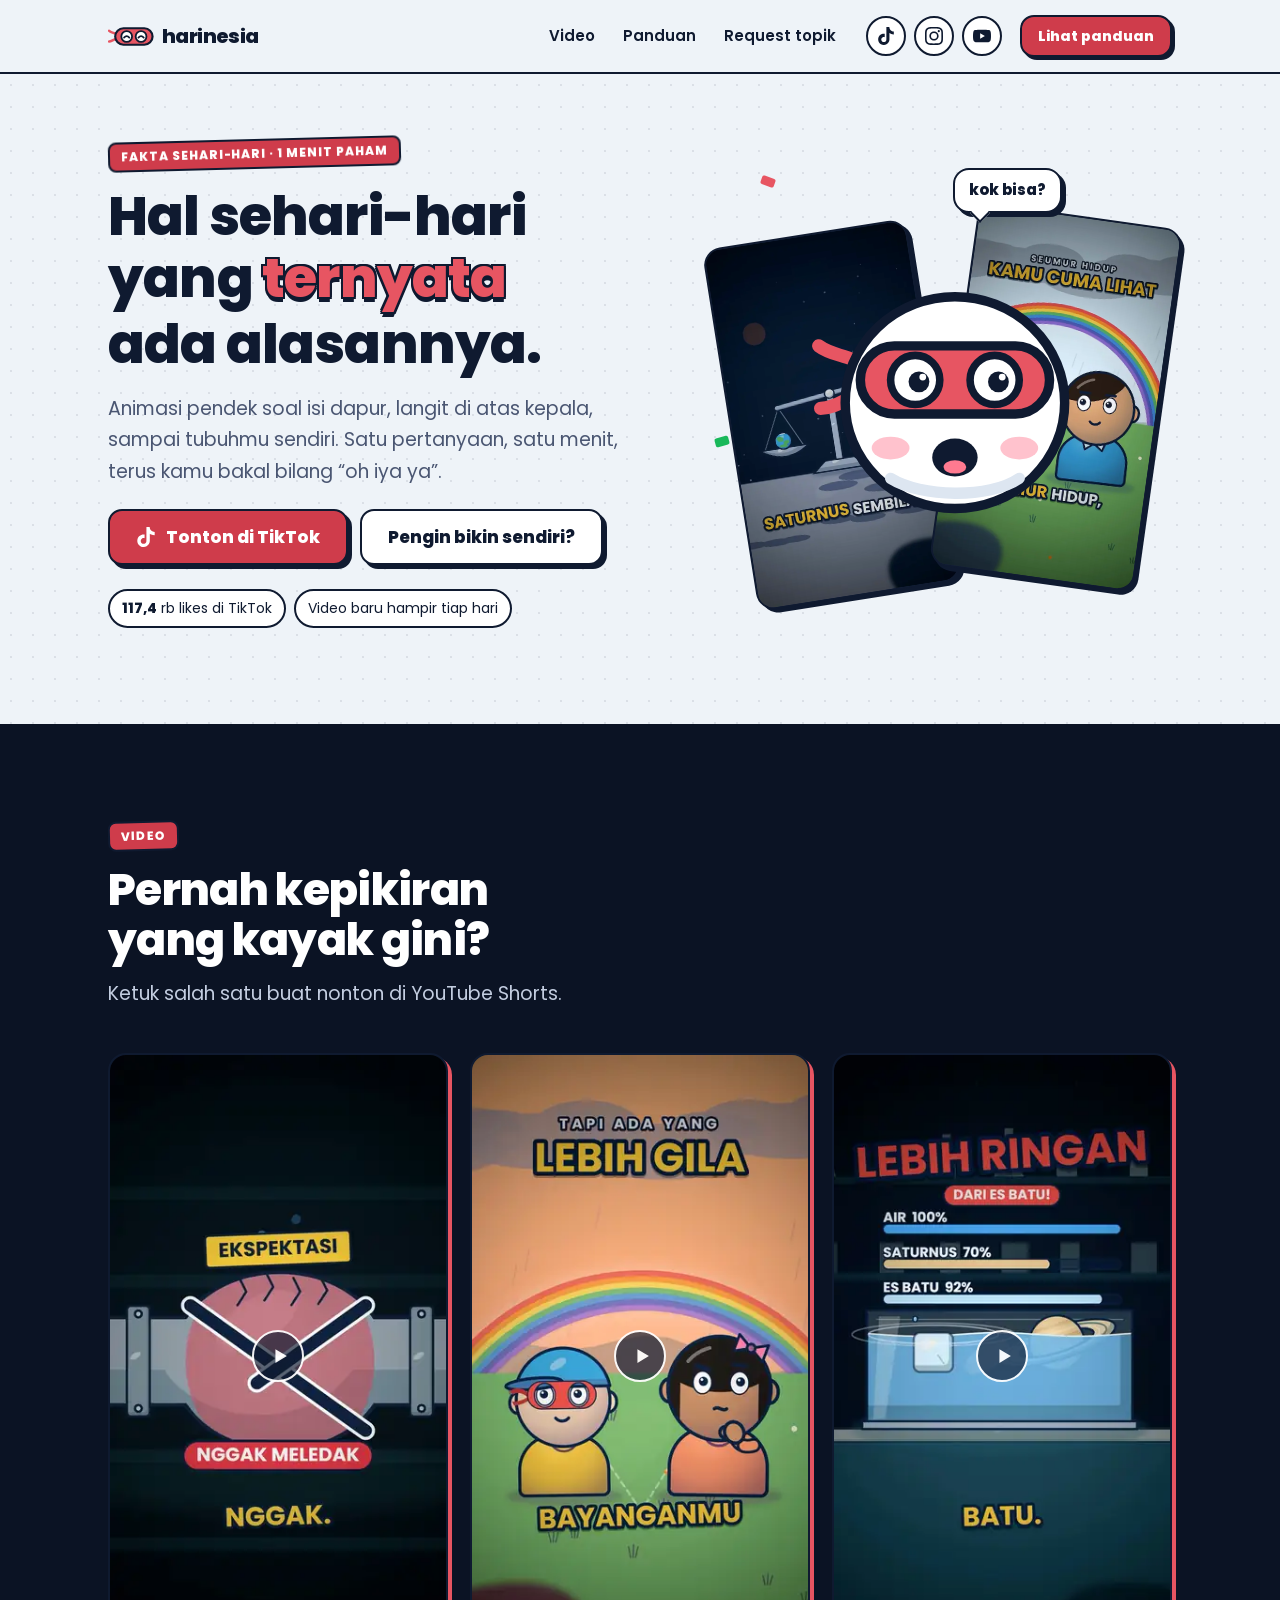
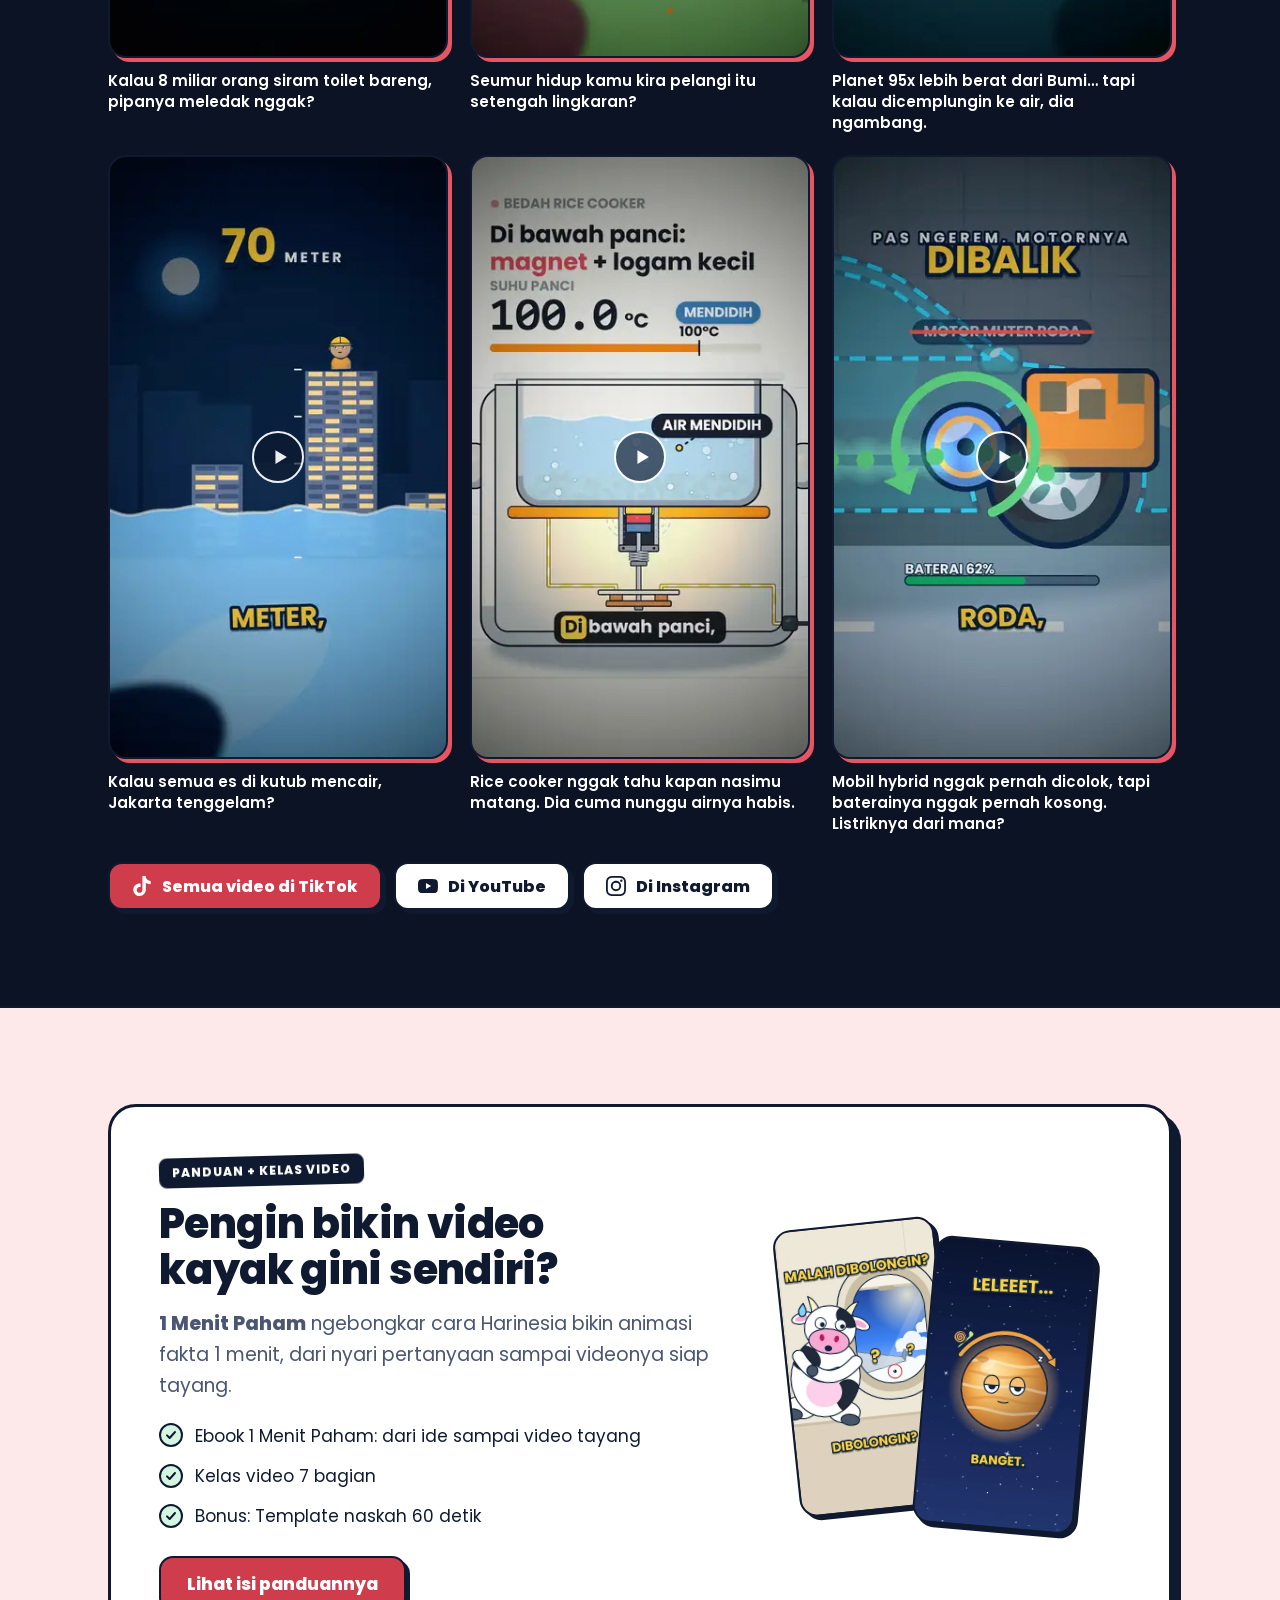
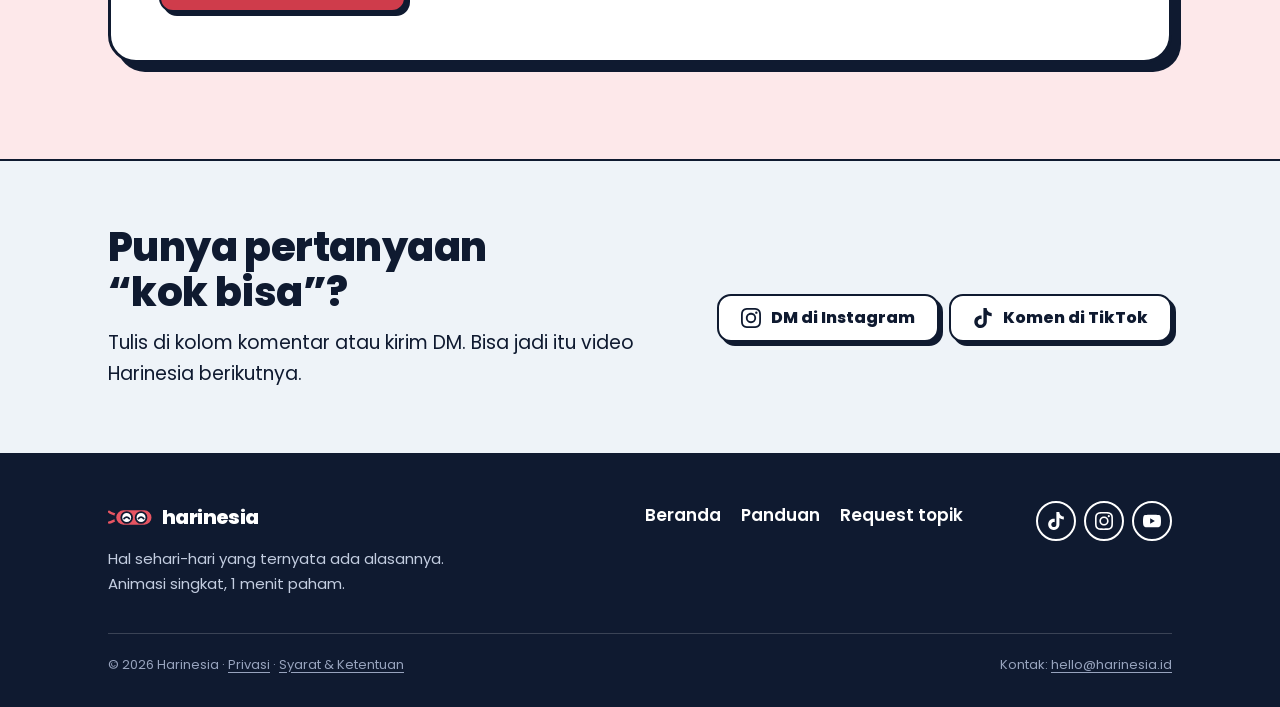
==== commit eda8f9a8: "Hero pakai klip video asli yang gantian ganti topik Desain yang disetujui klien (varian 1): - Pandua" ====
--- a/index.html
+++ b/index.html
@@ -79,9 +79,19 @@
       </div>
 
       <div class="hero-art home-art" aria-hidden="true">
-        <span class="vid-thumb ht-1"><img src="assets/img/v-saturnus-180.webp" srcset="assets/img/v-saturnus-180.webp 180w, assets/img/v-saturnus-360.webp 360w" sizes="(min-width: 960px) 140px, 112px" width="180" height="320" alt="" decoding="async"></span>
-        <span class="vid-thumb ht-2"><img src="assets/img/v-pelangi-180.webp" srcset="assets/img/v-pelangi-180.webp 180w, assets/img/v-pelangi-360.webp 360w" sizes="(min-width: 960px) 140px, 112px" width="180" height="320" alt="" decoding="async"></span>
-        <span class="bubble">kok bisa?</span>
+        <span class="vid-thumb ht-1" data-feed>
+          <img class="klip-poster" src="assets/video/klip-saturnus-360.webp" srcset="assets/video/klip-saturnus-360.webp 360w, assets/video/klip-saturnus-540.webp 540w" sizes="(min-width: 960px) 210px, 160px" width="360" height="640" alt="">
+          <video class="klip is-on" muted playsinline preload="none" data-src="assets/video/klip-saturnus.mp4" data-poster="assets/video/klip-saturnus-540.webp" data-gelembung="kok bisa?" aria-hidden="true"></video>
+          <video class="klip" muted playsinline preload="none" data-src="assets/video/klip-matahari.mp4" data-poster="assets/video/klip-matahari-540.webp" data-gelembung="seribu kali?" aria-hidden="true"></video>
+          <video class="klip" muted playsinline preload="none" data-src="assets/video/klip-venus.mp4" data-poster="assets/video/klip-venus-540.webp" data-gelembung="sehari setahun?" aria-hidden="true"></video>
+        </span>
+        <span class="vid-thumb ht-2" data-feed>
+          <img class="klip-poster" src="assets/video/klip-pelangi-360.webp" srcset="assets/video/klip-pelangi-360.webp 360w, assets/video/klip-pelangi-540.webp 540w" sizes="(min-width: 960px) 210px, 160px" width="360" height="640" alt="">
+          <video class="klip is-on" muted playsinline preload="none" data-src="assets/video/klip-pelangi.mp4" data-poster="assets/video/klip-pelangi-540.webp" data-gelembung="masa sih?" aria-hidden="true"></video>
+          <video class="klip" muted playsinline preload="none" data-src="assets/video/klip-jendela.mp4" data-poster="assets/video/klip-jendela-540.webp" data-gelembung="lho, bolong?" aria-hidden="true"></video>
+          <video class="klip" muted playsinline preload="none" data-src="assets/video/klip-toilet.mp4" data-poster="assets/video/klip-toilet-540.webp" data-gelembung="meledak nggak?" aria-hidden="true"></video>
+        </span>
+        <span class="bubble" data-feed-bubble>kok bisa?</span>
         <svg class="mascot is-live" viewBox="0 0 140 130" aria-hidden="true" focusable="false">
   <path d="M30 50C20 42 12 44 4 38M30 62c-10 2-16 9-25 9" fill="none" stroke="#e75562" stroke-width="7" stroke-linecap="round"/>
   <ellipse cx="76" cy="68" rx="58" ry="56" fill="#fff" stroke="#0f1a30" stroke-width="5"/>
--- a/assets/css/style.css
+++ b/assets/css/style.css
@@ -244,7 +244,7 @@
 }
 .phone img { width: 100%; height: 100%; object-fit: cover; }
 .sticker {
-  position: absolute; z-index: 2;
+  position: absolute; z-index: 2; white-space: nowrap;
   font-size: 0.8125rem; font-weight: 800; letter-spacing: 0.06em; text-transform: uppercase;
   padding: 8px 12px; background: var(--paper);
   border: var(--bw) solid var(--ink); border-radius: 10px; box-shadow: var(--shadow);
@@ -550,21 +550,24 @@
 .promo-art .vid-thumb:last-child { transform: rotate(5deg) translate(-12px, 18px); z-index: 1; }
 @media (min-width: 900px) { .promo { grid-template-columns: 1.2fr 0.8fr; padding: 48px; gap: 40px; } }
 
-/* home hero */
-.hero--home .hero-art { padding: 10px 10px 30px; }
-.home-art { position: relative; display: grid; place-items: center; width: min(100%, 380px); min-height: 300px; }
+/* home hero: ukuran kartu & maskot ikut lebar area gambar (cqw), jadi komposisinya
+   sama di HP, tablet, dan desktop tanpa ada yang kepotong di pinggir layar */
+.hero-art.home-art {
+  position: relative; display: grid; place-items: center;
+  width: min(100%, 460px); aspect-ratio: 1 / 0.98; padding: 0;
+  container-type: inline-size;
+}
 .hero .vid-thumb { box-shadow: var(--shadow); }
-.home-art .mascot { position: relative; z-index: 2; width: 230px; height: 213px; }
-.home-art .bubble { z-index: 3; right: auto; left: 52%; top: 6px; }
+.home-art .mascot { position: relative; z-index: 2; width: 58cqw; height: 53.8cqw; margin-top: 6cqw; }
+.home-art .bubble { z-index: 3; right: auto; left: 52%; top: 2cqw; }
 .home-art .bubble::after { right: auto; left: 18px; }
 .home-art .c2 { display: none; } /* posisinya pas di belakang gelembung */
-.home-art .vid-thumb { position: absolute; width: 112px; }
-.home-art .ht-1 { left: 0; bottom: 4px; transform: rotate(-9deg); }
-.home-art .ht-2 { right: 0; bottom: 18px; transform: rotate(8deg); }
+.home-art .vid-thumb { position: absolute; z-index: 1; width: 45cqw; }
+.home-art .confetti { z-index: 0; } /* di belakang thumbnail, biar nggak nutup judulnya */
+.home-art .ht-1 { left: 3cqw; bottom: 2cqw; transform: rotate(-9deg); }
+.home-art .ht-2 { right: 3cqw; bottom: 6cqw; transform: rotate(8deg); }
 @media (min-width: 960px) {
-  .home-art { min-height: 420px; }
-  .home-art .mascot { width: 280px; height: 259px; }
-  .home-art .vid-thumb { width: 140px; }
+  .hero--home .hero-grid { grid-template-columns: 1.1fr 0.9fr; }
 }
 
 .ask { display: grid; gap: 22px; align-items: center; }
@@ -630,7 +633,6 @@
    ========================================================= */
 
 /* --- elemen pendukung (default diam) --- */
-.slide, .phone-progress { display: none; }
 .beats-now {
   display: inline-flex; align-items: center; gap: 8px; visibility: hidden;
   margin-bottom: 10px; padding: 4px 12px;
@@ -689,32 +691,6 @@
   .sticker--time { animation: sticker-in 0.6s cubic-bezier(0.3, 0.9, 0.4, 1.4) 0.9s both; }
   @keyframes sticker-in { from { opacity: 0; transform: scale(0.2) rotate(-30deg); } }
 
-  /* layar HP: cuplikan gantian kayak video lagi diputar */
-  .slide { display: block; position: absolute; inset: 0; opacity: 0; animation: 9s linear infinite; }
-  .s2 { animation-name: slide-2; }
-  .s3 { animation-name: slide-3; }
-  @keyframes slide-2 {
-    0%, 30% { opacity: 0; transform: scale(1.08); }
-    34% { opacity: 1; }
-    70% { opacity: 1; transform: none; }
-    70.1%, 100% { opacity: 0; }
-  }
-  @keyframes slide-3 {
-    0%, 64% { opacity: 0; transform: scale(1.08); }
-    68% { opacity: 1; }
-    96% { opacity: 1; transform: none; }
-    100% { opacity: 0; }
-  }
-  .phone-progress {
-    display: block; position: absolute; left: 16px; right: 16px; bottom: 16px; height: 5px; overflow: hidden;
-    background: rgba(255, 255, 255, 0.4); border-radius: 3px;
-  }
-  .phone-progress::after {
-    content: ""; position: absolute; inset: 0; background: var(--accent-soft);
-    transform-origin: left; animation: progress 9s linear infinite;
-  }
-  @keyframes progress { from { transform: scaleX(0); } }
-
   .hero-mascot .bubble, .home-art .bubble { animation: bubble-in 0.5s cubic-bezier(0.3, 0.9, 0.4, 1.5) 1.2s both; }
   .hero-mascot .bubble { transform-origin: 85% 100%; }
   .home-art .bubble { transform-origin: 15% 100%; }
@@ -755,6 +731,72 @@
 
 /* animasi di bagian yang lagi di luar layar dihentikan (hemat baterai & CPU HP) */
 .anim-off, .anim-off *, .anim-off *::before, .anim-off *::after { animation-play-state: paused !important; }
+
+/* =========================================================
+   Video di hero
+   Klip pendek diputar sendiri dan ganti topik kayak geser video
+   di TikTok: di HP (Panduan) dan di dua kartu samping maskot (Home).
+   Klip baru diunduh setelah halaman selesai dimuat, dan nggak
+   diputar sendiri kalau pengunjung memilih "kurangi gerakan"
+   (cukup ketuk buat muter).
+   ========================================================= */
+.phone::after { z-index: 3; }
+.phone .klip, .vid-thumb .klip { position: absolute; inset: 0; width: 100%; height: 100%; object-fit: cover; }
+.klip:not([src]) { visibility: hidden; }
+/* topik berikutnya naik dari bawah nutup yang sekarang */
+[data-feed] .klip { z-index: 0; translate: 0 100%; transition: translate 0.5s cubic-bezier(0.6, 0, 0.2, 1); }
+[data-feed] .klip.is-on { z-index: 2; translate: 0 0; }
+[data-feed] .klip.is-prev { z-index: 1; translate: 0 0; }
+@media (prefers-reduced-motion: reduce) { [data-feed] .klip { transition: none; } }
+
+/* tombol play: tampil kalau videonya belum/nggak bisa jalan sendiri */
+.phone-play {
+  display: grid; place-items: center;
+  position: absolute; z-index: 4; left: 50%; top: 50%;
+  width: 68px; height: 68px; margin: -34px 0 0 -34px; padding: 0;
+  background: var(--paper); border: var(--bw) solid var(--ink); border-radius: 50%;
+  box-shadow: var(--shadow); pointer-events: none;
+  transition: opacity 0.25s ease, scale 0.25s ease;
+}
+.phone-play svg { width: 28px; height: 28px; margin-left: 4px; fill: var(--accent); }
+.phone.is-playing > .phone-play { opacity: 0; scale: 1.4; }
+
+/* reaksi maskot tiap ganti topik */
+.bubble { white-space: nowrap; }
+@media (prefers-reduced-motion: no-preference) {
+  .bubble.is-pop { animation: bubble-pop 0.45s cubic-bezier(0.3, 0.9, 0.4, 1.5) both; }
+  @keyframes bubble-pop { from { opacity: 0; scale: 0.3; } }
+  .is-aha .hero-mascot .mascot { animation: aha 0.7s ease; }
+  .home-art.is-aha .mascot { animation: bob 3.2s ease-in-out infinite, aha 0.7s ease; }
+  @keyframes aha { 25% { rotate: -10deg; } 55% { rotate: 8deg; } 100% { rotate: 0deg; } }
+}
+
+/* ---------- Panduan: HP yang muter topik gantian ---------- */
+.hero-art.art-topik { width: min(100%, 300px); padding: 68px 18px 64px; }
+.art-topik .c2 { display: none; }
+.art-topik .sticker--time { top: auto; bottom: 8px; left: 50%; translate: -50% 0; }
+/* maskot duduk di pojok kanan atas HP (cuma nutup pojok bingkainya), gelembung di kirinya */
+.art-topik .hero-mascot { z-index: 5; top: 0; right: -14px; bottom: auto; width: 100px; }
+.art-topik .hero-mascot .mascot { width: 100px; height: 93px; }
+.art-topik .bubble { right: calc(100% + 6px); top: 10px; transform-origin: 100% 50%; }
+.art-topik .bubble::after { right: -9px; bottom: auto; top: calc(50% - 7px); transform: rotate(-45deg); }
+.feed-bar { position: absolute; z-index: 3; left: 16px; right: 16px; bottom: 16px; display: flex; gap: 4px; }
+.feed-bar i { position: relative; flex: 1; height: 5px; overflow: hidden; background: rgba(255, 255, 255, 0.45); border-radius: 3px; }
+.feed-bar i::after {
+  content: ""; position: absolute; inset: 0; background: var(--accent-soft);
+  transform-origin: left; transform: scaleX(var(--p, 0));
+}
+.feed-bar i.is-done::after { transform: none; }
+.feed-next {
+  position: absolute; inset: 0; z-index: 5; width: 100%; padding: 0;
+  background: none; border: 0; border-radius: inherit; cursor: pointer;
+  -webkit-tap-highlight-color: transparent;
+}
+.feed-next:focus-visible { outline-offset: -6px; }
+@media (min-width: 960px) { .hero-art.art-topik { width: min(100%, 310px); } }
+
+/* ---------- Home: dua kartu yang muter klip ---------- */
+.home-art .vid-thumb .klip-poster { position: absolute; inset: 0; }
 
 /* =========================================================
    Hover
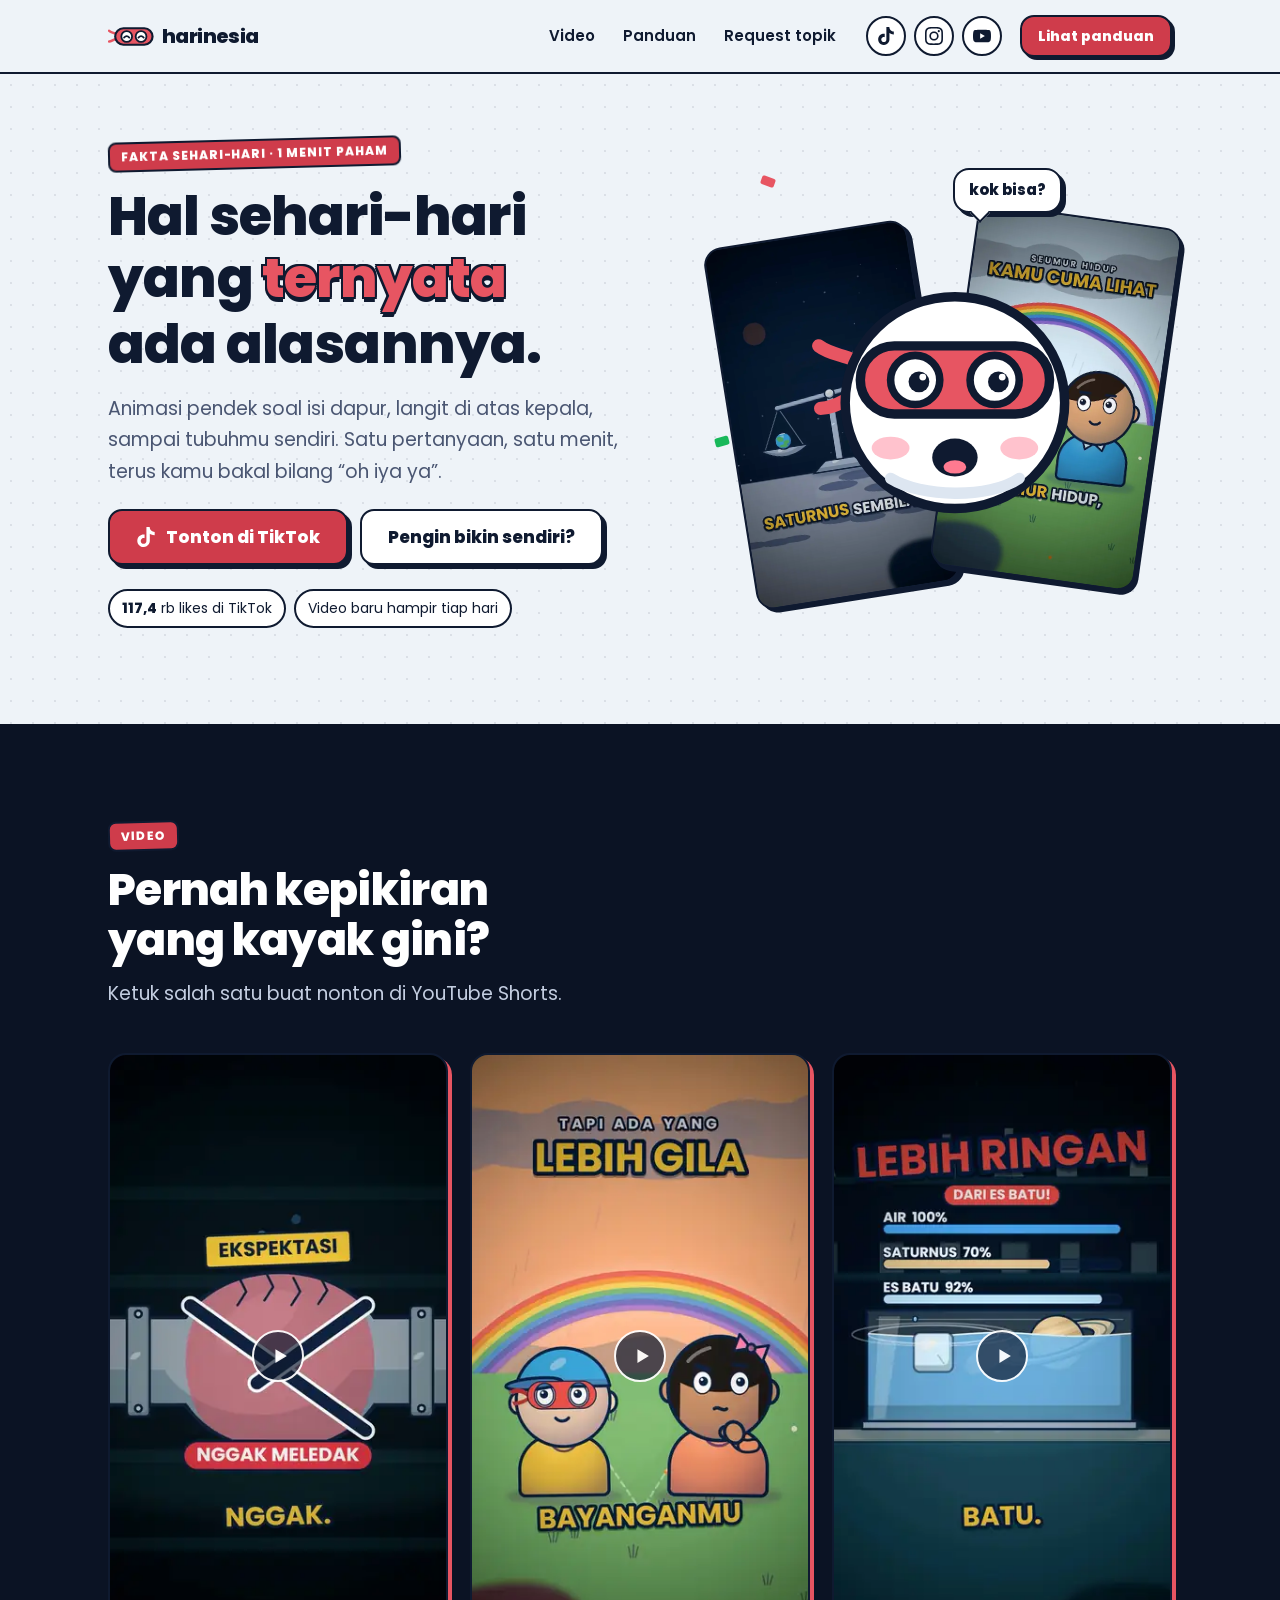
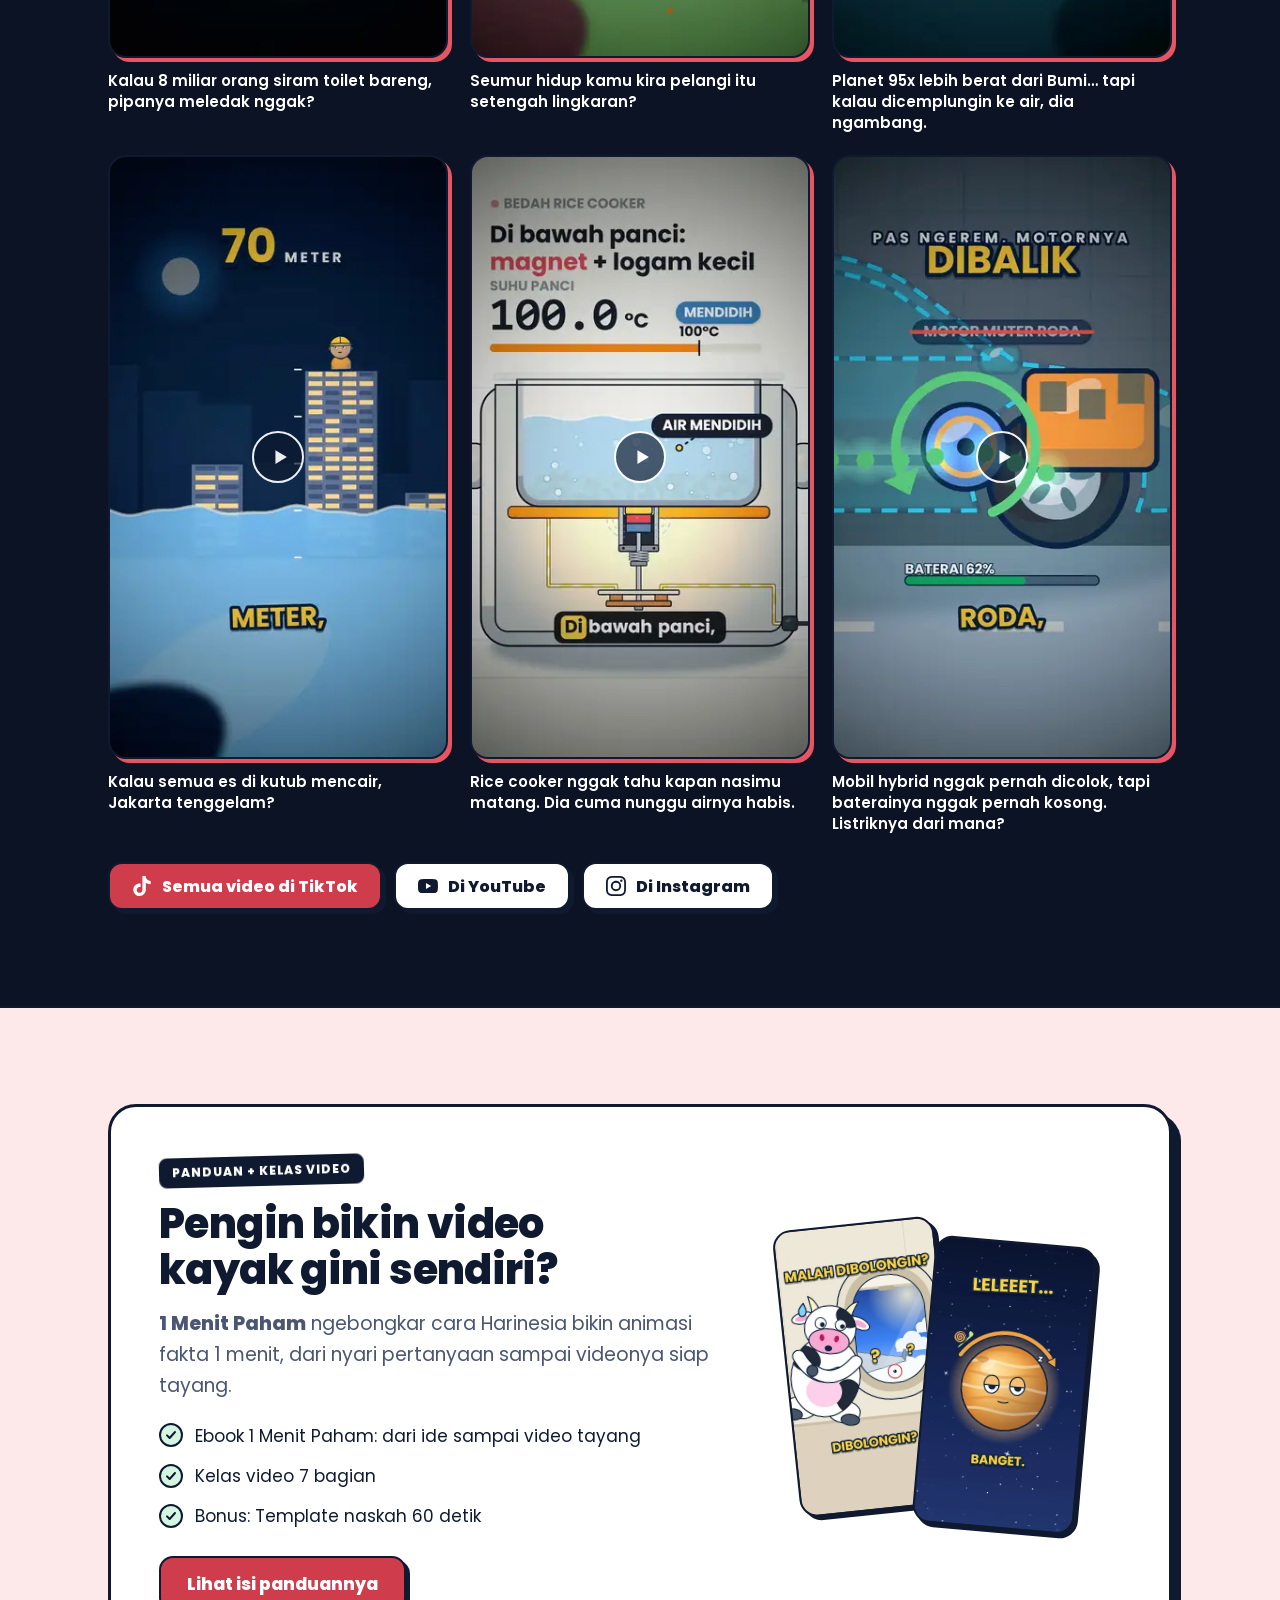
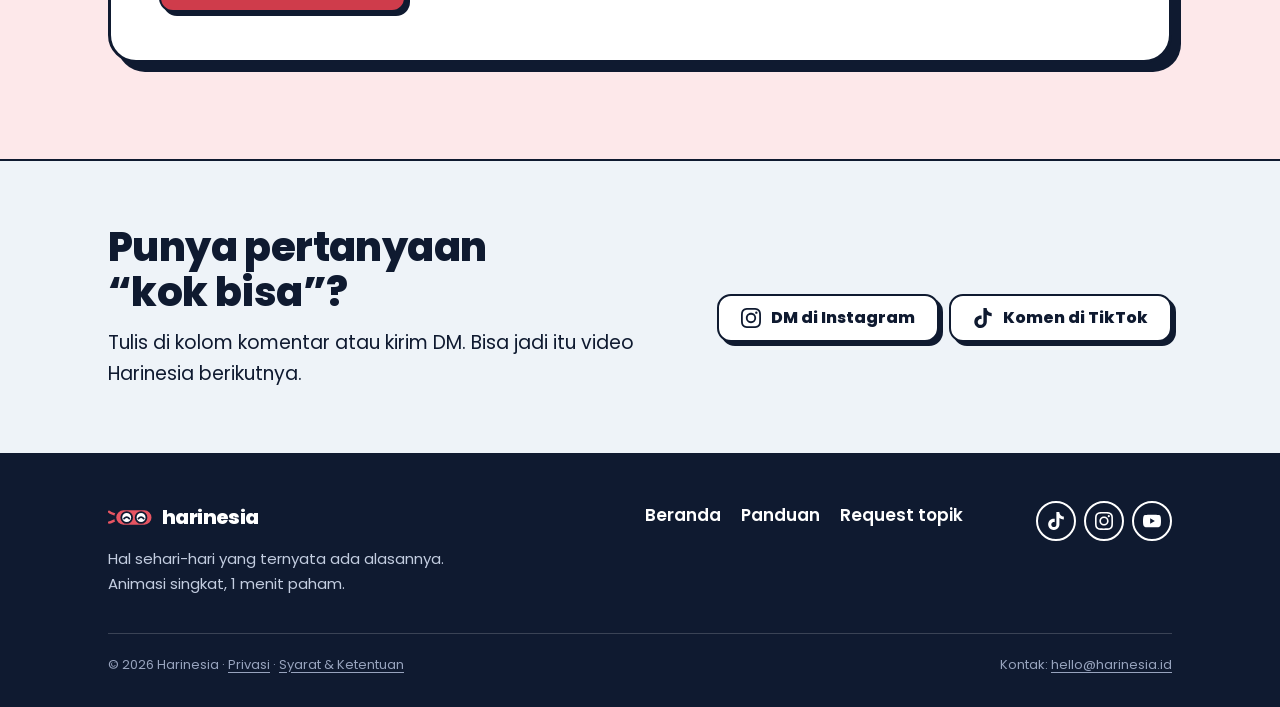
==== commit 1bd9dec4: "Statistik pengunjung (Umami + GTM/GA4) dan survei "kenapa belum beli" - Umami (tanpa cookie) dan Goo" ====
--- a/index.html
+++ b/index.html
@@ -21,6 +21,8 @@
 <link rel="preload" href="assets/fonts/poppins-400.woff2" as="font" type="font/woff2" crossorigin>
 <link rel="stylesheet" href="assets/css/style.css">
 <script src="assets/js/main.js" defer></script>
+<script async id="umami" src="https://cloud.umami.is/script.js" data-website-id="4a4bfcca-e693-4e0f-af31-6db3487b97b8" data-domains="harinesia.id,www.harinesia.id"></script>
+<script>window.dataLayer=window.dataLayer||[];(function(){var d=/[?&]gtm_debug=/.test(location.search);try{if(d)sessionStorage.setItem("gtm-debug","1");d=d||sessionStorage.getItem("gtm-debug")}catch(e){}if(["harinesia.id","www.harinesia.id"].indexOf(location.hostname)<0&&!d)return;dataLayer.push({"gtm.start":Date.now(),event:"gtm.js"});var m=function(){var t=document.createElement("script");t.async=true;t.src="https://www.googletagmanager.com/gtm.js?id=GTM-TR2NCHL3";document.head.appendChild(t)};document.readyState==="complete"?m():addEventListener("load",m)})()</script>
 </head>
 <body>
 
--- a/assets/css/style.css
+++ b/assets/css/style.css
@@ -619,6 +619,152 @@
 }
 .toast.is-on { opacity: 1; transform: translate(-50%, 0); }
 
+/* ---------- popup kupon (panduan) ---------- */
+.kupon {
+  width: min(100% - 32px, 440px); max-width: none; max-height: none; padding: 0; overflow: visible;
+  color: var(--ink); background: var(--paper);
+  border: var(--bw) solid var(--ink); border-radius: 24px; box-shadow: 8px 8px 0 var(--ink);
+}
+.kupon::backdrop { background: rgba(11, 19, 36, 0.62); }
+html:has(.kupon[open]) { overflow: hidden; }
+/* maskot ngintip di atas kartu */
+.kupon > .mascot { position: absolute; z-index: 1; left: 50%; top: -52px; width: 90px; height: 84px; translate: -50% 0; }
+.kupon-langkah {
+  max-height: calc(100vh - 120px); max-height: calc(100dvh - 120px); overflow-y: auto; /* sisa ruang buat maskot di atas */
+  padding: 40px 22px 22px; border-radius: 22px; outline: none;
+}
+.kupon h2 { margin-top: 12px; font-size: 1.5rem; line-height: 1.2; }
+.kupon h2 .cap { display: inline; white-space: normal; }
+.kupon-lead { margin-top: 8px; font-size: 0.9375rem; color: var(--ink-soft); }
+.kupon-form { display: grid; gap: 12px; margin-top: 18px; }
+.kupon-field { display: grid; gap: 4px; font-size: 0.875rem; font-weight: 600; }
+.kupon-field input {
+  width: 100%; min-height: 50px; padding: 12px 14px;
+  font: 400 1rem/1.3 var(--font); color: var(--ink); background: var(--bg);
+  border: 2px solid var(--ink); border-radius: 12px;
+}
+.kupon-field input::placeholder { color: #8b95aa; }
+.kupon-field input:focus-visible { outline: 3px solid var(--accent); outline-offset: 1px; border-radius: 12px; }
+.kupon-field input[aria-invalid="true"] { border-color: var(--accent); background: var(--accent-tint); }
+/* pesan error & saran nempel ke kolom di atasnya, jaraknya lebih rapat dari jarak antar-kolom */
+.kupon-error { margin-top: -6px; font-size: 0.875rem; font-weight: 600; line-height: 1.45; color: var(--accent-deep); }
+.kupon-error:empty { display: none; }
+.kupon-saran { margin-top: -6px; font-size: 0.875rem; line-height: 1.45; color: var(--ink-soft); }
+.kupon-saran button {
+  padding: 0; font: inherit; color: var(--accent-deep); font-weight: 800;
+  background: none; border: 0; text-decoration: underline; text-underline-offset: 3px; cursor: pointer;
+}
+.kupon-saran .kupon-saran-tolak { display: block; margin-top: 2px; font-weight: 600; color: var(--ink-soft); }
+.kupon-jebakan { position: absolute; left: -9999px; width: 1px; height: 1px; opacity: 0; }
+.kupon-form .btn { margin-top: 4px; }
+.kupon-form .btn[aria-busy="true"] { cursor: progress; opacity: 0.75; }
+.kupon-catatan { font-size: 0.8125rem; color: var(--ink-soft); text-align: center; }
+.kupon-catatan a { color: var(--accent-deep); font-weight: 600; text-underline-offset: 3px; }
+.kupon-tutup {
+  position: absolute; z-index: 2; top: 12px; right: 12px;
+  display: grid; place-items: center; width: 40px; height: 40px; padding: 0;
+  background: var(--paper); border: 2px solid var(--ink); border-radius: 50%; cursor: pointer;
+}
+.kupon-tutup svg { width: 18px; height: 18px; fill: none; stroke: var(--ink); stroke-width: 2.6; stroke-linecap: round; }
+/* kode kupon kayak tiket */
+.kupon-tiket {
+  display: flex; align-items: center; justify-content: space-between; gap: 12px;
+  margin: 18px 0; padding: 12px 12px 12px 18px;
+  background: var(--yellow-soft); border: var(--bw) dashed var(--ink); border-radius: 14px;
+}
+.kupon-tiket code { min-width: 0; font: 800 1.375rem/1.2 var(--font); letter-spacing: 0.06em; overflow-wrap: anywhere; }
+.kupon-tiket .btn { flex: none; }
+@media (hover: hover) {
+  .kupon-tutup:hover { background: var(--accent-tint); }
+}
+@media (prefers-reduced-motion: no-preference) {
+  .kupon[open] { animation: kupon-in 0.45s cubic-bezier(0.3, 0.9, 0.4, 1.25); }
+  .kupon[open]::backdrop { animation: kupon-redup 0.3s ease; }
+  @keyframes kupon-in { from { opacity: 0; translate: 0 28px; scale: 0.94; } }
+  @keyframes kupon-redup { from { opacity: 0; } }
+}
+
+/* ---------- survei "kenapa belum beli" (panduan) ---------- */
+/* kartu kecil di pojok bawah; di HP duduk di atas bar beli */
+.survei {
+  position: fixed; z-index: 65; left: 16px; right: 16px; bottom: calc(84px + env(safe-area-inset-bottom));
+  max-width: 380px; margin-left: auto; padding: 18px 18px 14px;
+  background: var(--paper); border: var(--bw) solid var(--ink); border-radius: var(--radius); box-shadow: var(--shadow-lg);
+}
+.survei[hidden], .survei [hidden] { display: none; }
+.survei-label { font-size: 0.75rem; font-weight: 800; letter-spacing: 0.06em; text-transform: uppercase; color: var(--ink-soft); }
+.survei-judul { margin: 4px 40px 12px 0; font-size: 1.125rem; font-weight: 800; line-height: 1.3; }
+.survei-pilihan { display: flex; flex-wrap: wrap; gap: 8px; }
+.survei-pilihan button {
+  min-height: 40px; padding: 8px 14px; cursor: pointer;
+  font: 600 0.875rem/1.2 var(--font); color: var(--ink); background: var(--bg);
+  border: 2px solid var(--ink); border-radius: 999px;
+}
+.survei-pilihan button[aria-expanded="true"] { background: var(--accent-tint); }
+.survei-lain { display: flex; gap: 8px; margin-top: 10px; }
+.survei-lain input {
+  flex: 1; min-width: 0; min-height: 42px; padding: 8px 12px;
+  font: 400 0.9375rem/1.3 var(--font); color: var(--ink); background: var(--bg);
+  border: 2px solid var(--ink); border-radius: 10px;
+}
+.survei-lain input:focus-visible { outline: 3px solid var(--accent); outline-offset: 1px; border-radius: 10px; }
+.survei-catatan { margin-top: 10px; font-size: 0.75rem; color: var(--ink-soft); }
+.survei-makasih { margin-right: 40px; font-weight: 600; }
+.survei-tutup {
+  position: absolute; top: 10px; right: 10px;
+  display: grid; place-items: center; width: 34px; height: 34px; padding: 0;
+  background: var(--paper); border: 2px solid var(--ink); border-radius: 50%; cursor: pointer;
+}
+.survei-tutup svg { width: 15px; height: 15px; fill: none; stroke: var(--ink); stroke-width: 2.6; stroke-linecap: round; }
+@media (min-width: 900px) { .survei { left: auto; right: 24px; bottom: 24px; width: 380px; } }
+@media (hover: hover) {
+  .survei-pilihan button:hover, .survei-tutup:hover { background: var(--accent-tint); }
+}
+@media (prefers-reduced-motion: no-preference) {
+  .survei:not([hidden]) { animation: survei-in 0.4s cubic-bezier(0.3, 0.9, 0.4, 1.25); }
+  @keyframes survei-in { from { opacity: 0; translate: 0 24px; } }
+}
+
+/* ---------- alat internal: bikin kode kupon (/buat-kupon/) ---------- */
+.alat-form {
+  display: grid; gap: 14px; margin-top: 16px; padding: 22px;
+  background: var(--paper); border: var(--bw) solid var(--ink); border-radius: var(--radius); box-shadow: var(--shadow);
+}
+.alat-form small { font-size: 0.8125rem; font-weight: 400; color: var(--ink-soft); }
+.alat-cek { display: flex; align-items: flex-start; gap: 10px; font-size: 0.9375rem; font-weight: 600; cursor: pointer; }
+.alat-cek input { flex: none; width: 20px; height: 20px; margin: 2px 0 0; accent-color: var(--accent); }
+.alat-form .btn { justify-self: start; margin-top: 4px; }
+.legal .alat-hasil { display: grid; gap: 10px; margin-top: 22px; padding: 0; list-style: none; }
+.alat-hasil .kupon-tiket { margin: 0; flex-wrap: wrap; }
+.alat-tombol { display: flex; flex-wrap: wrap; gap: 8px; }
+.alat-tombol .btn:disabled { cursor: default; opacity: 1; color: var(--green); background: var(--mint); box-shadow: none; transform: none; }
+/* kode yang lagi aktif di popup (dicek pakai PIN) */
+.alat-panel {
+  margin-top: 28px; padding: 22px;
+  background: var(--paper); border: var(--bw) solid var(--ink); border-radius: var(--radius); box-shadow: var(--shadow);
+}
+.legal .alat-panel h2 { margin-bottom: 6px; }
+.alat-pin { display: grid; gap: 12px; margin-top: 16px; }
+.alat-pin .btn { justify-self: start; }
+.alat-status { margin-top: 12px; font-size: 0.9375rem; font-weight: 600; }
+.legal .alat-status { color: var(--ink); }
+.alat-status:empty { display: none; }
+.alat-aktif { margin: 14px 0 0; }
+.alat-aktif[hidden] { display: none; }
+.alat-aktif small { font-size: 0.8125rem; color: var(--ink-soft); }
+.alat-salin-semua { margin-top: 12px; }
+.alat-salin-semua[hidden] { display: none; }
+.alat-langkah { padding-left: 1.3em; list-style: decimal; color: var(--ink-soft); }
+.alat-langkah li + li { margin-top: 10px; }
+.alat-sekarang code { font-family: ui-monospace, SFMono-Regular, Consolas, monospace; }
+.alat-sekarang { margin-top: 18px; font-size: 0.9375rem; }
+.alat-sekarang code { padding: 2px 6px; color: var(--ink); background: var(--yellow-soft); border-radius: 6px; }
+@media (min-width: 640px) {
+  .alat-pin { grid-template-columns: minmax(0, 1fr) auto; align-items: end; }
+  .alat-form { grid-template-columns: repeat(3, 1fr); align-items: start; }
+  .alat-form .alat-cek, .alat-form .btn { grid-column: 1 / -1; }
+}
+
 /* ---------- 404 ---------- */
 .lost { min-height: 70vh; display: grid; place-items: center; text-align: center; padding-block: 64px; }
 .lost .mascot { width: 160px; height: 148px; margin: 0 auto 24px; }
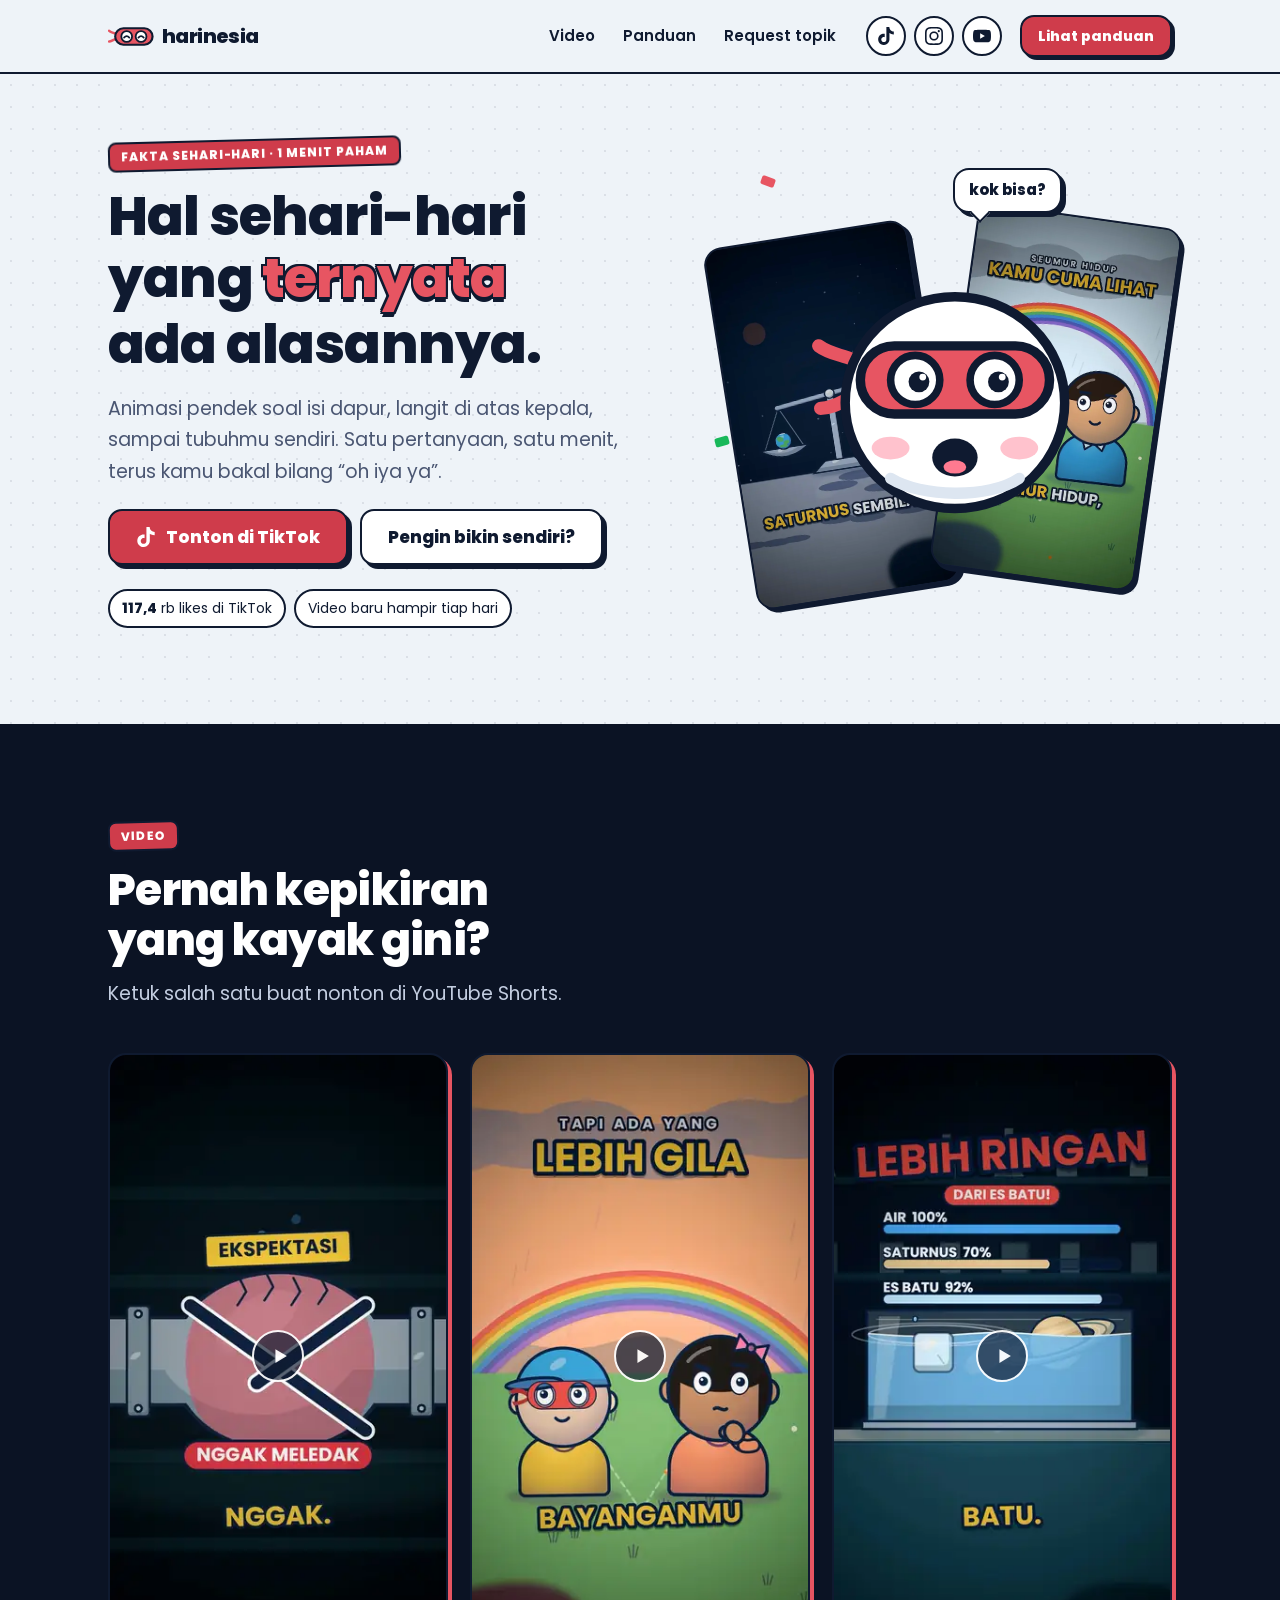
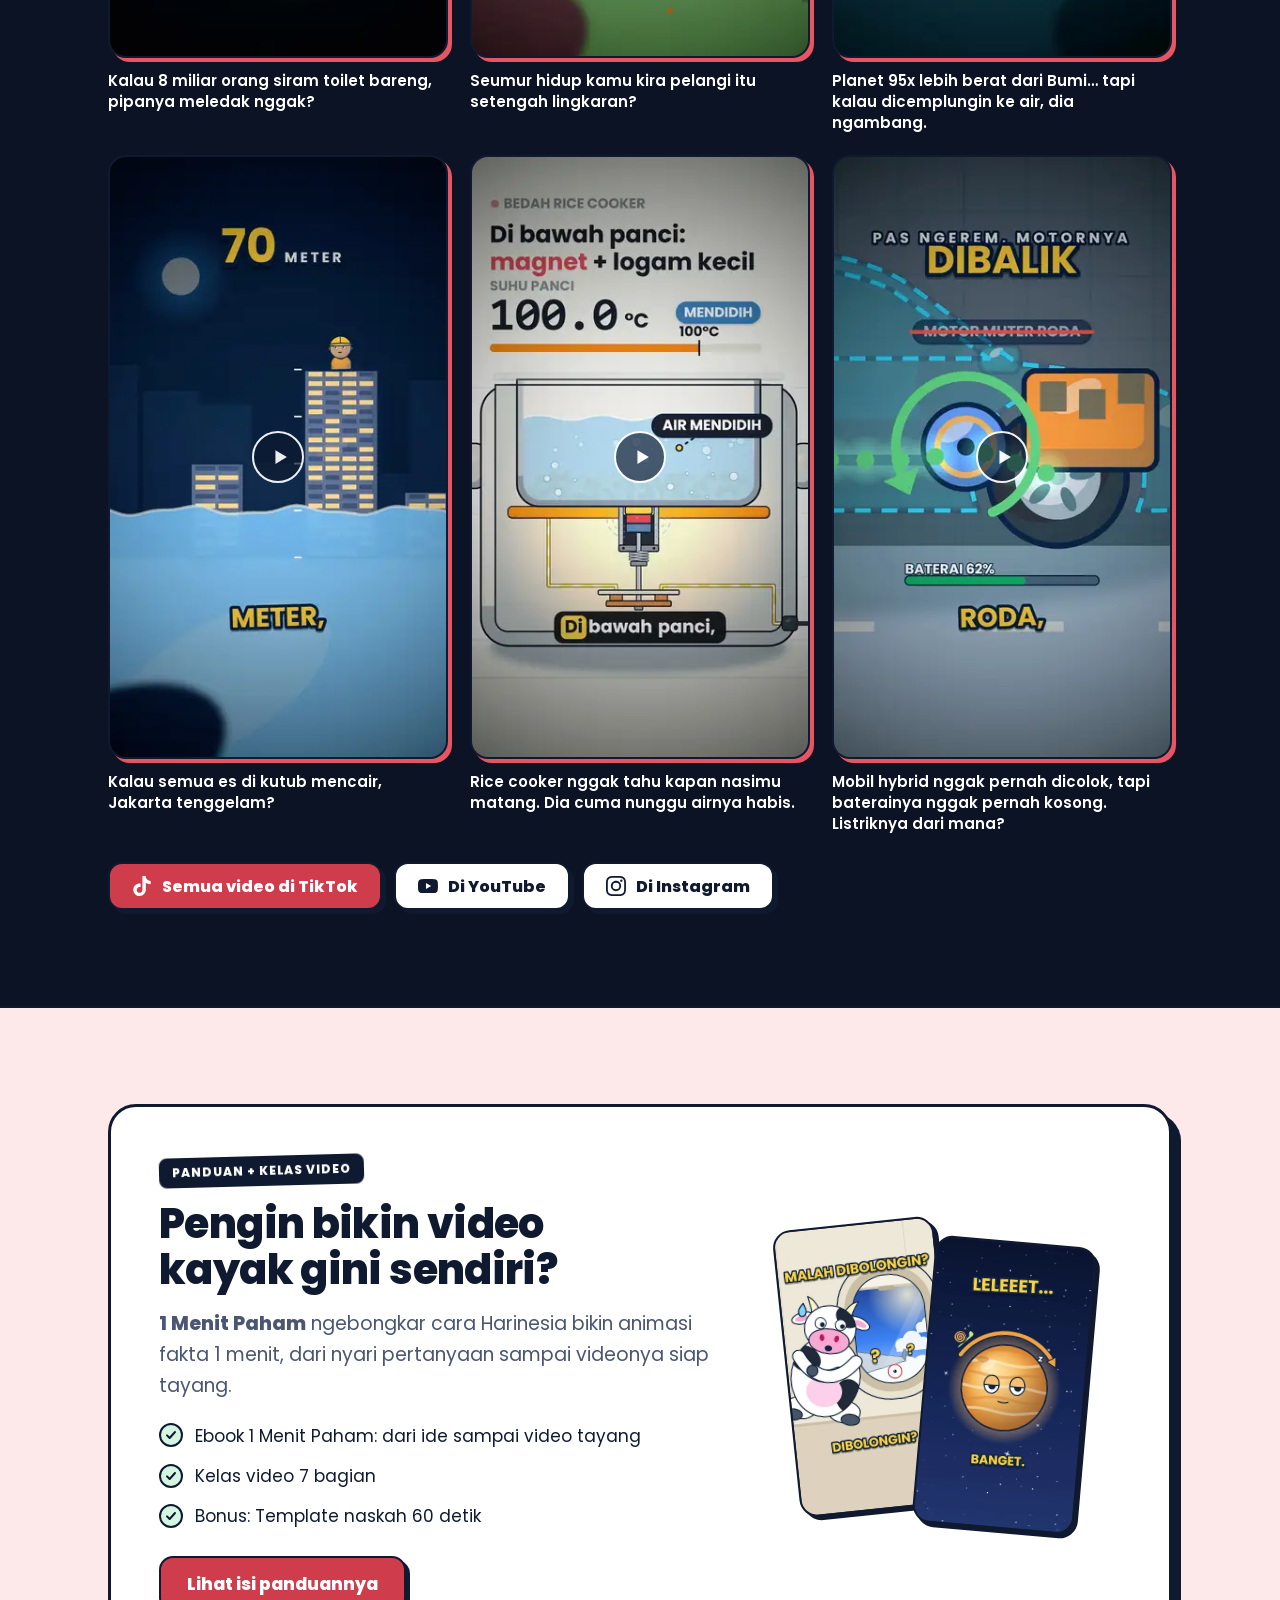
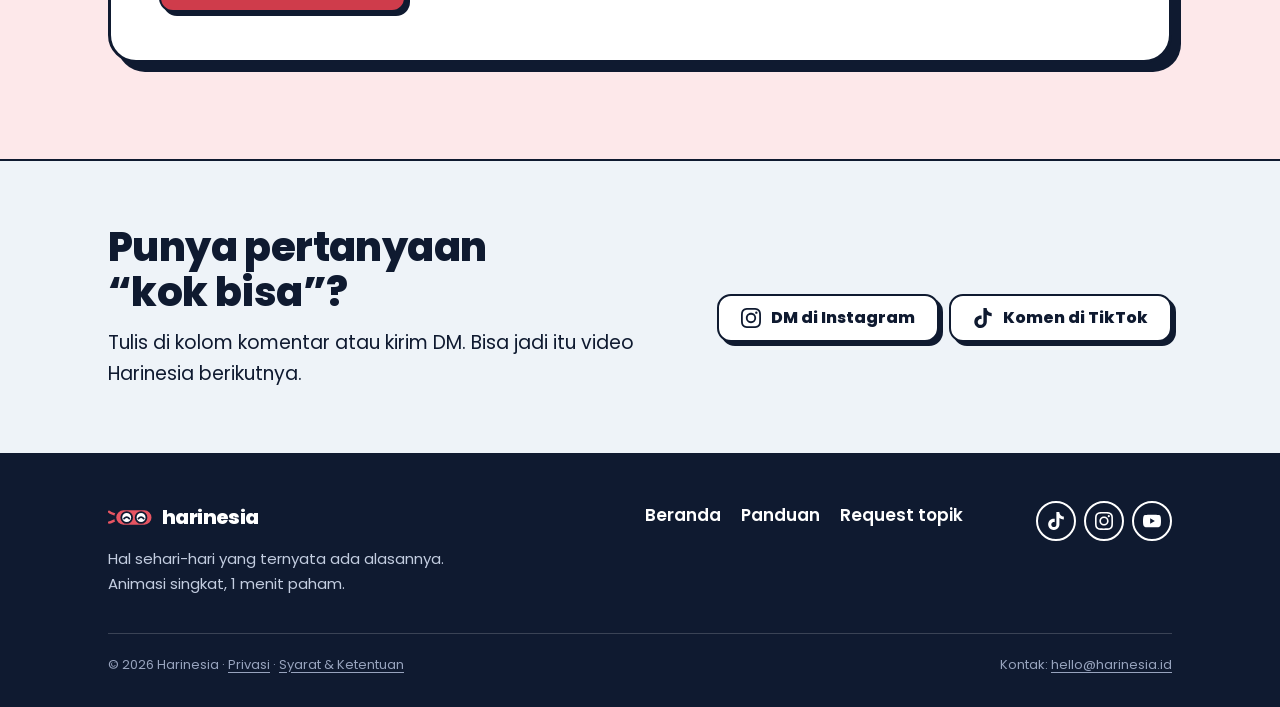
==== commit bf976bbe: "Perbaiki event Umami yang nggak kekirim Tag script Umami pakai id="umami", jadi browser bikin window" ====
--- a/index.html
+++ b/index.html
@@ -21,7 +21,7 @@
 <link rel="preload" href="assets/fonts/poppins-400.woff2" as="font" type="font/woff2" crossorigin>
 <link rel="stylesheet" href="assets/css/style.css">
 <script src="assets/js/main.js" defer></script>
-<script async id="umami" src="https://cloud.umami.is/script.js" data-website-id="4a4bfcca-e693-4e0f-af31-6db3487b97b8" data-domains="harinesia.id,www.harinesia.id"></script>
+<script async id="umami-script" src="https://cloud.umami.is/script.js" data-website-id="4a4bfcca-e693-4e0f-af31-6db3487b97b8" data-domains="harinesia.id,www.harinesia.id"></script>
 <script>window.dataLayer=window.dataLayer||[];(function(){var d=/[?&]gtm_debug=/.test(location.search);try{if(d)sessionStorage.setItem("gtm-debug","1");d=d||sessionStorage.getItem("gtm-debug")}catch(e){}if(["harinesia.id","www.harinesia.id"].indexOf(location.hostname)<0&&!d)return;dataLayer.push({"gtm.start":Date.now(),event:"gtm.js"});var m=function(){var t=document.createElement("script");t.async=true;t.src="https://www.googletagmanager.com/gtm.js?id=GTM-TR2NCHL3";document.head.appendChild(t)};document.readyState==="complete"?m():addEventListener("load",m)})()</script>
 </head>
 <body>
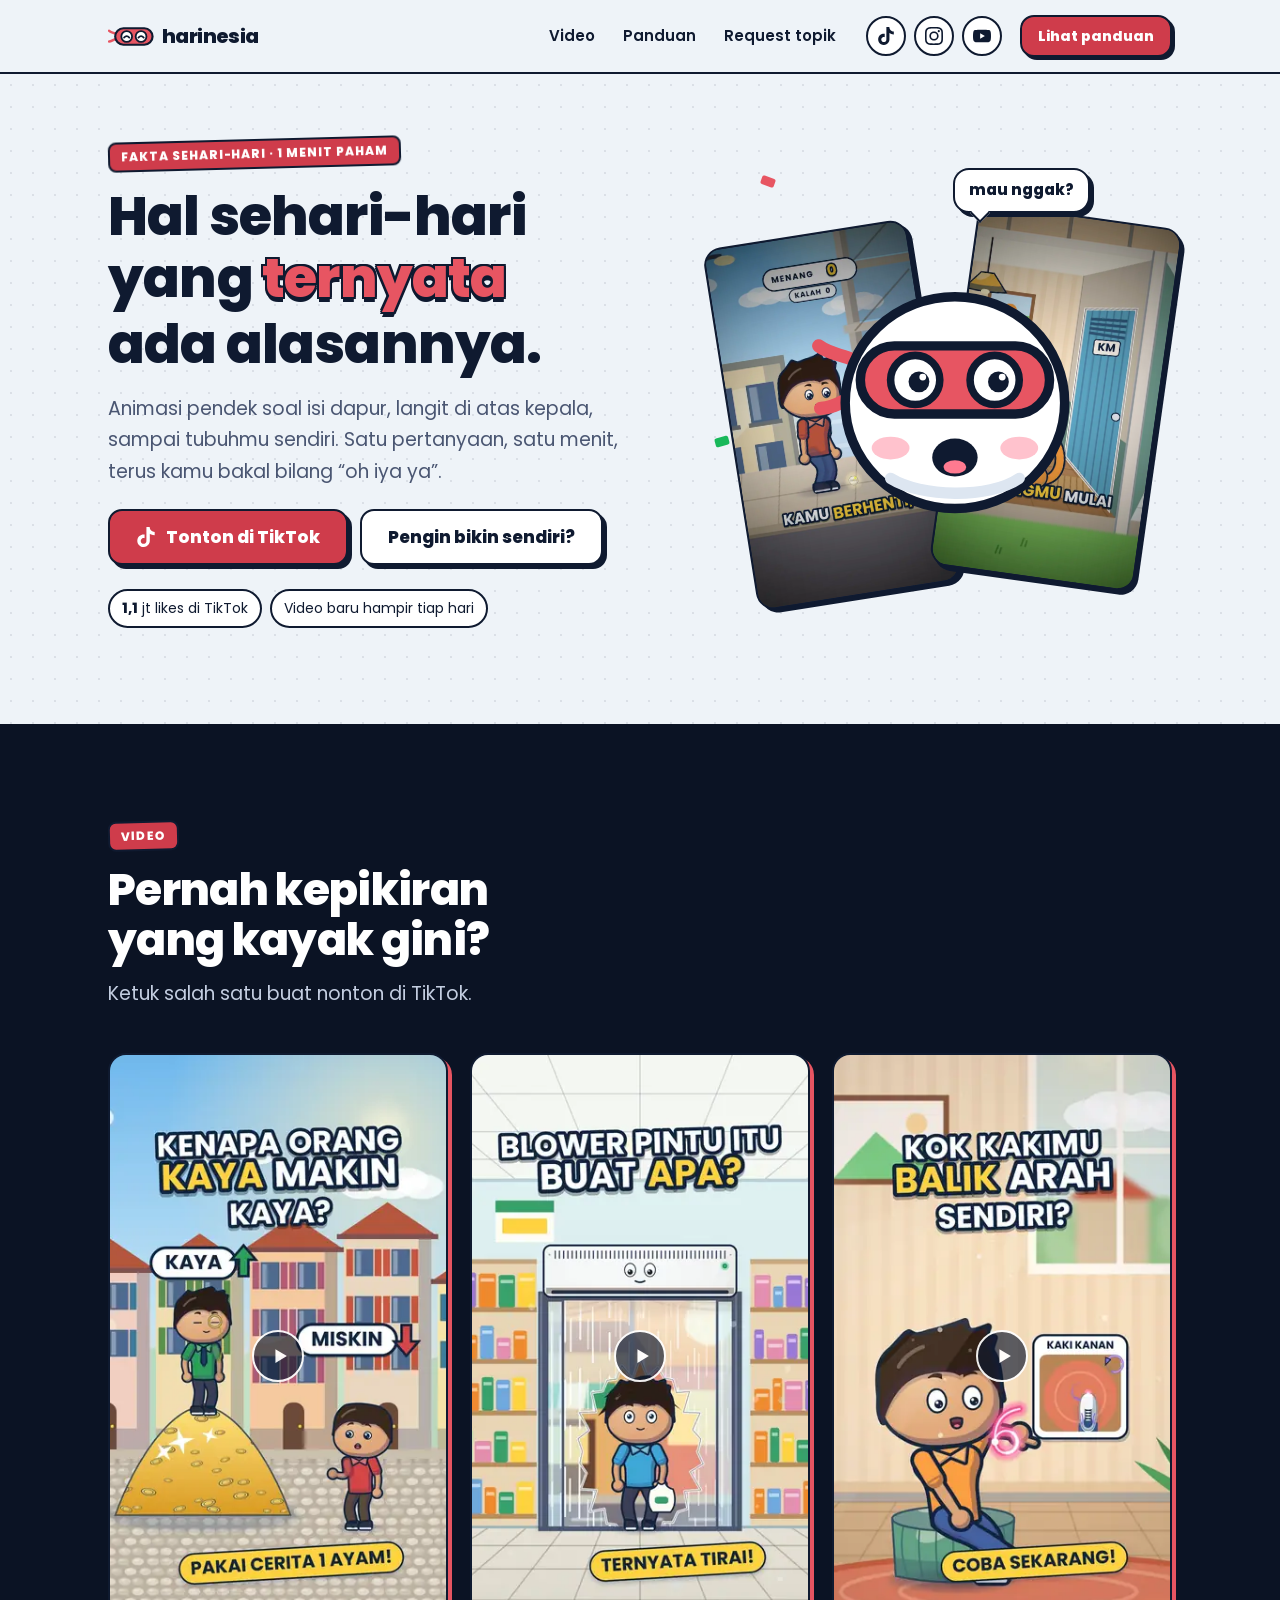
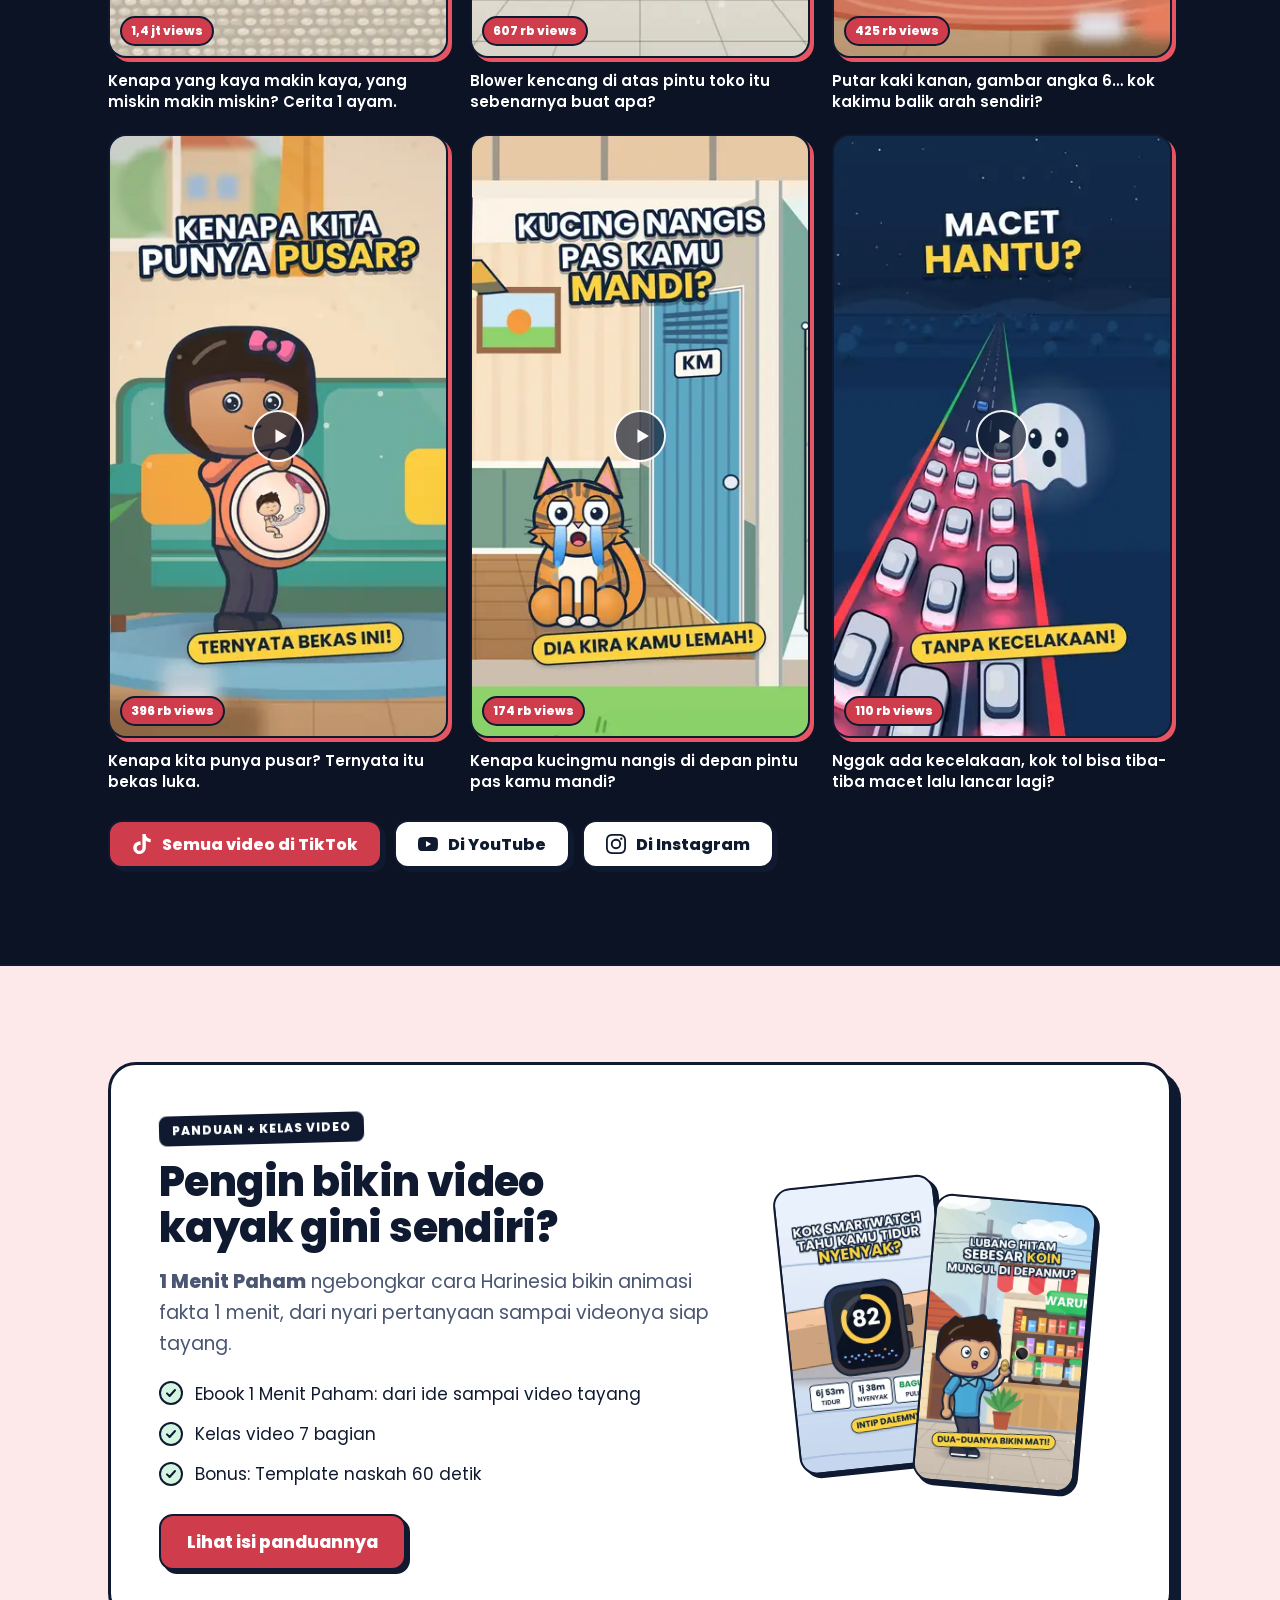
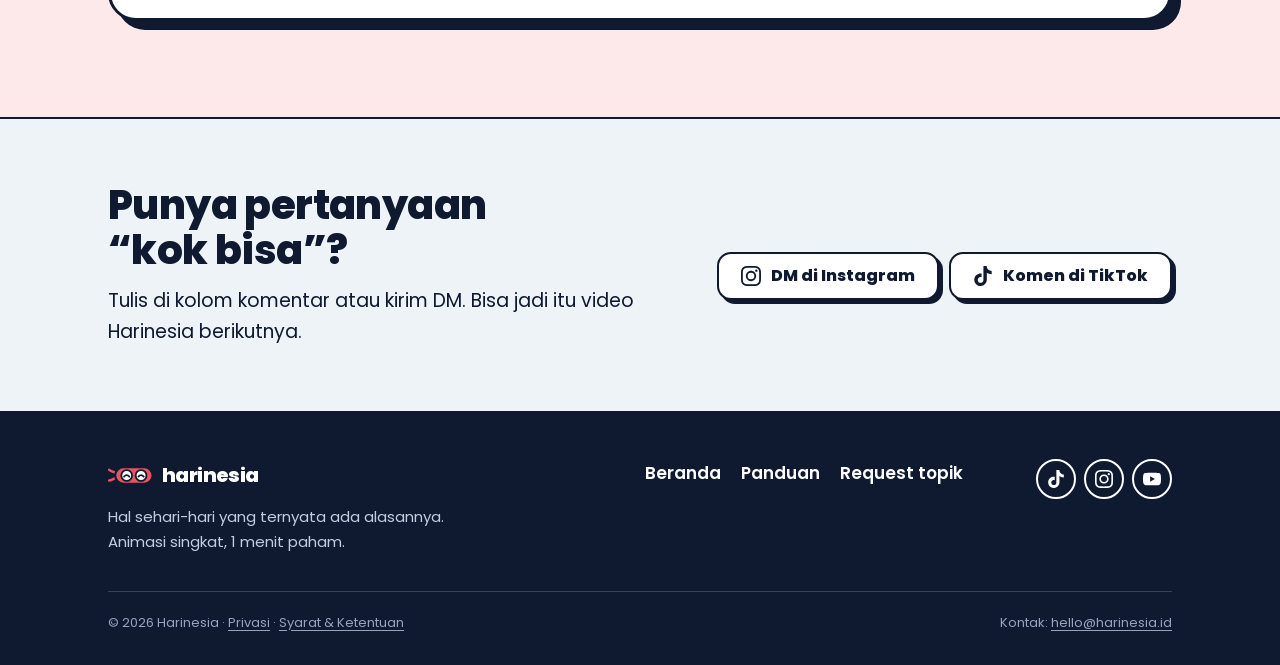
==== commit 5e69ec68: "update data and media update data and media" ====
--- a/index.html
+++ b/index.html
@@ -75,25 +75,25 @@
           <a class="btn btn--ghost btn--lg" href="panduan/">Pengin bikin sendiri?</a>
         </div>
         <ul class="hero-stats" aria-label="Akun Harinesia">
-          <li><b data-count="117.4">117,4</b> rb likes di TikTok</li>
+          <li><b data-count="1.1">1,1</b> jt likes di TikTok</li>
           <li>Video baru hampir tiap hari</li>
         </ul>
       </div>
 
       <div class="hero-art home-art" aria-hidden="true">
         <span class="vid-thumb ht-1" data-feed>
-          <img class="klip-poster" src="assets/video/klip-saturnus-360.webp" srcset="assets/video/klip-saturnus-360.webp 360w, assets/video/klip-saturnus-540.webp 540w" sizes="(min-width: 960px) 210px, 160px" width="360" height="640" alt="">
-          <video class="klip is-on" muted playsinline preload="none" data-src="assets/video/klip-saturnus.mp4" data-poster="assets/video/klip-saturnus-540.webp" data-gelembung="kok bisa?" aria-hidden="true"></video>
-          <video class="klip" muted playsinline preload="none" data-src="assets/video/klip-matahari.mp4" data-poster="assets/video/klip-matahari-540.webp" data-gelembung="seribu kali?" aria-hidden="true"></video>
-          <video class="klip" muted playsinline preload="none" data-src="assets/video/klip-venus.mp4" data-poster="assets/video/klip-venus-540.webp" data-gelembung="sehari setahun?" aria-hidden="true"></video>
+          <img class="klip-poster" src="assets/video/klip-beruntung-360.webp" srcset="assets/video/klip-beruntung-360.webp 360w, assets/video/klip-beruntung-540.webp 540w" sizes="(min-width: 960px) 210px, 160px" width="360" height="640" alt="">
+          <video class="klip is-on" muted playsinline preload="none" data-src="assets/video/klip-beruntung.mp4" data-poster="assets/video/klip-beruntung-540.webp" data-gelembung="mau nggak?" aria-hidden="true"></video>
+          <video class="klip" muted playsinline preload="none" data-src="assets/video/klip-ayam.mp4" data-poster="assets/video/klip-ayam-540.webp" data-gelembung="kok bisa?" aria-hidden="true"></video>
+          <video class="klip" muted playsinline preload="none" data-src="assets/video/klip-blower.mp4" data-poster="assets/video/klip-blower-540.webp" data-gelembung="buat apa?" aria-hidden="true"></video>
         </span>
         <span class="vid-thumb ht-2" data-feed>
-          <img class="klip-poster" src="assets/video/klip-pelangi-360.webp" srcset="assets/video/klip-pelangi-360.webp 360w, assets/video/klip-pelangi-540.webp 540w" sizes="(min-width: 960px) 210px, 160px" width="360" height="640" alt="">
-          <video class="klip is-on" muted playsinline preload="none" data-src="assets/video/klip-pelangi.mp4" data-poster="assets/video/klip-pelangi-540.webp" data-gelembung="masa sih?" aria-hidden="true"></video>
-          <video class="klip" muted playsinline preload="none" data-src="assets/video/klip-jendela.mp4" data-poster="assets/video/klip-jendela-540.webp" data-gelembung="lho, bolong?" aria-hidden="true"></video>
-          <video class="klip" muted playsinline preload="none" data-src="assets/video/klip-toilet.mp4" data-poster="assets/video/klip-toilet-540.webp" data-gelembung="meledak nggak?" aria-hidden="true"></video>
+          <img class="klip-poster" src="assets/video/klip-kucing-mandi-360.webp" srcset="assets/video/klip-kucing-mandi-360.webp 360w, assets/video/klip-kucing-mandi-540.webp 540w" sizes="(min-width: 960px) 210px, 160px" width="360" height="640" alt="">
+          <video class="klip is-on" muted playsinline preload="none" data-src="assets/video/klip-kucing-mandi.mp4" data-poster="assets/video/klip-kucing-mandi-540.webp" data-gelembung="kok nangis?" aria-hidden="true"></video>
+          <video class="klip" muted playsinline preload="none" data-src="assets/video/klip-pusar.mp4" data-poster="assets/video/klip-pusar-540.webp" data-gelembung="bekas apa?" aria-hidden="true"></video>
+          <video class="klip" muted playsinline preload="none" data-src="assets/video/klip-lubang-hitam.mp4" data-poster="assets/video/klip-lubang-hitam-540.webp" data-gelembung="selamat nggak?" aria-hidden="true"></video>
         </span>
-        <span class="bubble" data-feed-bubble>kok bisa?</span>
+        <span class="bubble" data-feed-bubble>mau nggak?</span>
         <svg class="mascot is-live" viewBox="0 0 140 130" aria-hidden="true" focusable="false">
   <path d="M30 50C20 42 12 44 4 38M30 62c-10 2-16 9-25 9" fill="none" stroke="#e75562" stroke-width="7" stroke-linecap="round"/>
   <ellipse cx="76" cy="68" rx="58" ry="56" fill="#fff" stroke="#0f1a30" stroke-width="5"/>
@@ -118,32 +118,32 @@
       <div class="section-head">
         <p class="tag">Video</p>
         <h2 id="video-judul">Pernah kepikiran yang kayak gini?</h2>
-        <p class="lead">Ketuk salah satu buat nonton di YouTube Shorts.</p>
+        <p class="lead">Ketuk salah satu buat nonton di TikTok.</p>
       </div>
       <ul class="video-grid">
-        <li><a class="vid" href="https://www.youtube.com/shorts/rQYjwz6d59o" target="_blank" rel="noopener">
-          <span class="vid-thumb"><img src="assets/img/v-toilet-360.webp" srcset="assets/img/v-toilet-360.webp 360w, assets/img/v-toilet-540.webp 540w" sizes="(min-width: 1024px) 340px, (min-width: 720px) 30vw, 46vw" width="360" height="640" alt="" loading="lazy" decoding="async"><span class="vid-play" aria-hidden="true"><svg><use href="#i-play"/></svg></span></span>
-          <span class="vid-title">Kalau 8 miliar orang siram toilet bareng, pipanya meledak nggak?</span>
-        </a></li>
-        <li><a class="vid" href="https://www.youtube.com/shorts/7-3_2FWEih0" target="_blank" rel="noopener">
-          <span class="vid-thumb"><img src="assets/img/v-pelangi-360.webp" srcset="assets/img/v-pelangi-360.webp 360w, assets/img/v-pelangi-540.webp 540w" sizes="(min-width: 1024px) 340px, (min-width: 720px) 30vw, 46vw" width="360" height="640" alt="" loading="lazy" decoding="async"><span class="vid-play" aria-hidden="true"><svg><use href="#i-play"/></svg></span></span>
-          <span class="vid-title">Seumur hidup kamu kira pelangi itu setengah lingkaran?</span>
-        </a></li>
-        <li><a class="vid" href="https://www.youtube.com/shorts/d1CL3wN_1bA" target="_blank" rel="noopener">
-          <span class="vid-thumb"><img src="assets/img/v-saturnus-360.webp" srcset="assets/img/v-saturnus-360.webp 360w, assets/img/v-saturnus-540.webp 540w" sizes="(min-width: 1024px) 340px, (min-width: 720px) 30vw, 46vw" width="360" height="640" alt="" loading="lazy" decoding="async"><span class="vid-play" aria-hidden="true"><svg><use href="#i-play"/></svg></span></span>
-          <span class="vid-title">Planet 95x lebih berat dari Bumi… tapi kalau dicemplungin ke air, dia ngambang.</span>
-        </a></li>
-        <li><a class="vid" href="https://www.youtube.com/shorts/ca49NMtKW34" target="_blank" rel="noopener">
-          <span class="vid-thumb"><img src="assets/img/v-es-kutub-360.webp" srcset="assets/img/v-es-kutub-360.webp 360w, assets/img/v-es-kutub-540.webp 540w" sizes="(min-width: 1024px) 340px, (min-width: 720px) 30vw, 46vw" width="360" height="640" alt="" loading="lazy" decoding="async"><span class="vid-play" aria-hidden="true"><svg><use href="#i-play"/></svg></span></span>
-          <span class="vid-title">Kalau semua es di kutub mencair, Jakarta tenggelam?</span>
-        </a></li>
-        <li><a class="vid" href="https://www.youtube.com/shorts/xN793hi9BR4" target="_blank" rel="noopener">
-          <span class="vid-thumb"><img src="assets/img/v-rice-cooker-360.webp" srcset="assets/img/v-rice-cooker-360.webp 360w, assets/img/v-rice-cooker-540.webp 540w" sizes="(min-width: 1024px) 340px, (min-width: 720px) 30vw, 46vw" width="360" height="640" alt="" loading="lazy" decoding="async"><span class="vid-play" aria-hidden="true"><svg><use href="#i-play"/></svg></span></span>
-          <span class="vid-title">Rice cooker nggak tahu kapan nasimu matang. Dia cuma nunggu airnya habis.</span>
-        </a></li>
-        <li><a class="vid" href="https://www.youtube.com/shorts/B1I4te1TBGs" target="_blank" rel="noopener">
-          <span class="vid-thumb"><img src="assets/img/v-hybrid-360.webp" srcset="assets/img/v-hybrid-360.webp 360w, assets/img/v-hybrid-540.webp 540w" sizes="(min-width: 1024px) 340px, (min-width: 720px) 30vw, 46vw" width="360" height="640" alt="" loading="lazy" decoding="async"><span class="vid-play" aria-hidden="true"><svg><use href="#i-play"/></svg></span></span>
-          <span class="vid-title">Mobil hybrid nggak pernah dicolok, tapi baterainya nggak pernah kosong. Listriknya dari mana?</span>
+        <li><a class="vid" href="https://www.tiktok.com/@harinesia/video/7707495402085387527" target="_blank" rel="noopener">
+          <span class="vid-thumb"><img src="assets/img/v-ayam-360.webp" srcset="assets/img/v-ayam-360.webp 360w, assets/img/v-ayam-540.webp 540w" sizes="(min-width: 1024px) 340px, (min-width: 720px) 30vw, 46vw" width="360" height="640" alt="" loading="lazy" decoding="async"><span class="vid-views">1,4 jt views</span><span class="vid-play" aria-hidden="true"><svg><use href="#i-play"/></svg></span></span>
+          <span class="vid-title">Kenapa yang kaya makin kaya, yang miskin makin miskin? Cerita 1 ayam.</span>
+        </a></li>
+        <li><a class="vid" href="https://www.tiktok.com/@harinesia/video/7705628510320184584" target="_blank" rel="noopener">
+          <span class="vid-thumb"><img src="assets/img/v-blower-360.webp" srcset="assets/img/v-blower-360.webp 360w, assets/img/v-blower-540.webp 540w" sizes="(min-width: 1024px) 340px, (min-width: 720px) 30vw, 46vw" width="360" height="640" alt="" loading="lazy" decoding="async"><span class="vid-views">607 rb views</span><span class="vid-play" aria-hidden="true"><svg><use href="#i-play"/></svg></span></span>
+          <span class="vid-title">Blower kencang di atas pintu toko itu sebenarnya buat apa?</span>
+        </a></li>
+        <li><a class="vid" href="https://www.tiktok.com/@harinesia/video/7706406089998355720" target="_blank" rel="noopener">
+          <span class="vid-thumb"><img src="assets/img/v-kaki-6-360.webp" srcset="assets/img/v-kaki-6-360.webp 360w, assets/img/v-kaki-6-540.webp 540w" sizes="(min-width: 1024px) 340px, (min-width: 720px) 30vw, 46vw" width="360" height="640" alt="" loading="lazy" decoding="async"><span class="vid-views">425 rb views</span><span class="vid-play" aria-hidden="true"><svg><use href="#i-play"/></svg></span></span>
+          <span class="vid-title">Putar kaki kanan, gambar angka 6… kok kakimu balik arah sendiri?</span>
+        </a></li>
+        <li><a class="vid" href="https://www.tiktok.com/@harinesia/video/7706183905753402632" target="_blank" rel="noopener">
+          <span class="vid-thumb"><img src="assets/img/v-pusar-360.webp" srcset="assets/img/v-pusar-360.webp 360w, assets/img/v-pusar-540.webp 540w" sizes="(min-width: 1024px) 340px, (min-width: 720px) 30vw, 46vw" width="360" height="640" alt="" loading="lazy" decoding="async"><span class="vid-views">396 rb views</span><span class="vid-play" aria-hidden="true"><svg><use href="#i-play"/></svg></span></span>
+          <span class="vid-title">Kenapa kita punya pusar? Ternyata itu bekas luka.</span>
+        </a></li>
+        <li><a class="vid" href="https://www.tiktok.com/@harinesia/video/7705104170034023681" target="_blank" rel="noopener">
+          <span class="vid-thumb"><img src="assets/img/v-kucing-mandi-360.webp" srcset="assets/img/v-kucing-mandi-360.webp 360w, assets/img/v-kucing-mandi-540.webp 540w" sizes="(min-width: 1024px) 340px, (min-width: 720px) 30vw, 46vw" width="360" height="640" alt="" loading="lazy" decoding="async"><span class="vid-views">174 rb views</span><span class="vid-play" aria-hidden="true"><svg><use href="#i-play"/></svg></span></span>
+          <span class="vid-title">Kenapa kucingmu nangis di depan pintu pas kamu mandi?</span>
+        </a></li>
+        <li><a class="vid" href="https://www.tiktok.com/@harinesia/video/7704574537098120466" target="_blank" rel="noopener">
+          <span class="vid-thumb"><img src="assets/img/v-macet-hantu-360.webp" srcset="assets/img/v-macet-hantu-360.webp 360w, assets/img/v-macet-hantu-540.webp 540w" sizes="(min-width: 1024px) 340px, (min-width: 720px) 30vw, 46vw" width="360" height="640" alt="" loading="lazy" decoding="async"><span class="vid-views">110 rb views</span><span class="vid-play" aria-hidden="true"><svg><use href="#i-play"/></svg></span></span>
+          <span class="vid-title">Nggak ada kecelakaan, kok tol bisa tiba-tiba macet lalu lancar lagi?</span>
         </a></li>
       </ul>
       <div class="reel-more">
@@ -171,8 +171,8 @@
           </div>
         </div>
         <div class="promo-art" aria-hidden="true">
-          <span class="vid-thumb"><img src="assets/img/v-jendela-180.webp" srcset="assets/img/v-jendela-180.webp 180w, assets/img/v-jendela-360.webp 360w" sizes="(min-width: 900px) 190px, 40vw" width="180" height="320" alt="" loading="lazy" decoding="async"></span>
-          <span class="vid-thumb"><img src="assets/img/v-venus-180.webp" srcset="assets/img/v-venus-180.webp 180w, assets/img/v-venus-360.webp 360w" sizes="(min-width: 900px) 190px, 40vw" width="180" height="320" alt="" loading="lazy" decoding="async"></span>
+          <span class="vid-thumb"><img src="assets/img/v-smartwatch-180.webp" srcset="assets/img/v-smartwatch-180.webp 180w, assets/img/v-smartwatch-360.webp 360w" sizes="(min-width: 900px) 190px, 40vw" width="180" height="320" alt="" loading="lazy" decoding="async"></span>
+          <span class="vid-thumb"><img src="assets/img/v-lubang-hitam-180.webp" srcset="assets/img/v-lubang-hitam-180.webp 180w, assets/img/v-lubang-hitam-360.webp 360w" sizes="(min-width: 900px) 190px, 40vw" width="180" height="320" alt="" loading="lazy" decoding="async"></span>
         </div>
       </div>
     </div>
--- a/assets/css/style.css
+++ b/assets/css/style.css
@@ -715,7 +715,8 @@
   display: grid; place-items: center; width: 34px; height: 34px; padding: 0;
   background: var(--paper); border: 2px solid var(--ink); border-radius: 50%; cursor: pointer;
 }
-.survei-tutup svg { width: 15px; height: 15px; fill: none; stroke: var(--ink); stroke-width: 2.6; stroke-linecap: round; }
+/* 16px di tombol 34px (isi 30px): jaraknya pas 7px tiap sisi, jadi × nggak jatuh di setengah piksel */
+.survei-tutup svg { width: 16px; height: 16px; fill: none; stroke: var(--ink); stroke-width: 2.6; stroke-linecap: round; }
 @media (min-width: 900px) { .survei { left: auto; right: 24px; bottom: 24px; width: 380px; } }
 @media (hover: hover) {
   .survei-pilihan button:hover, .survei-tutup:hover { background: var(--accent-tint); }
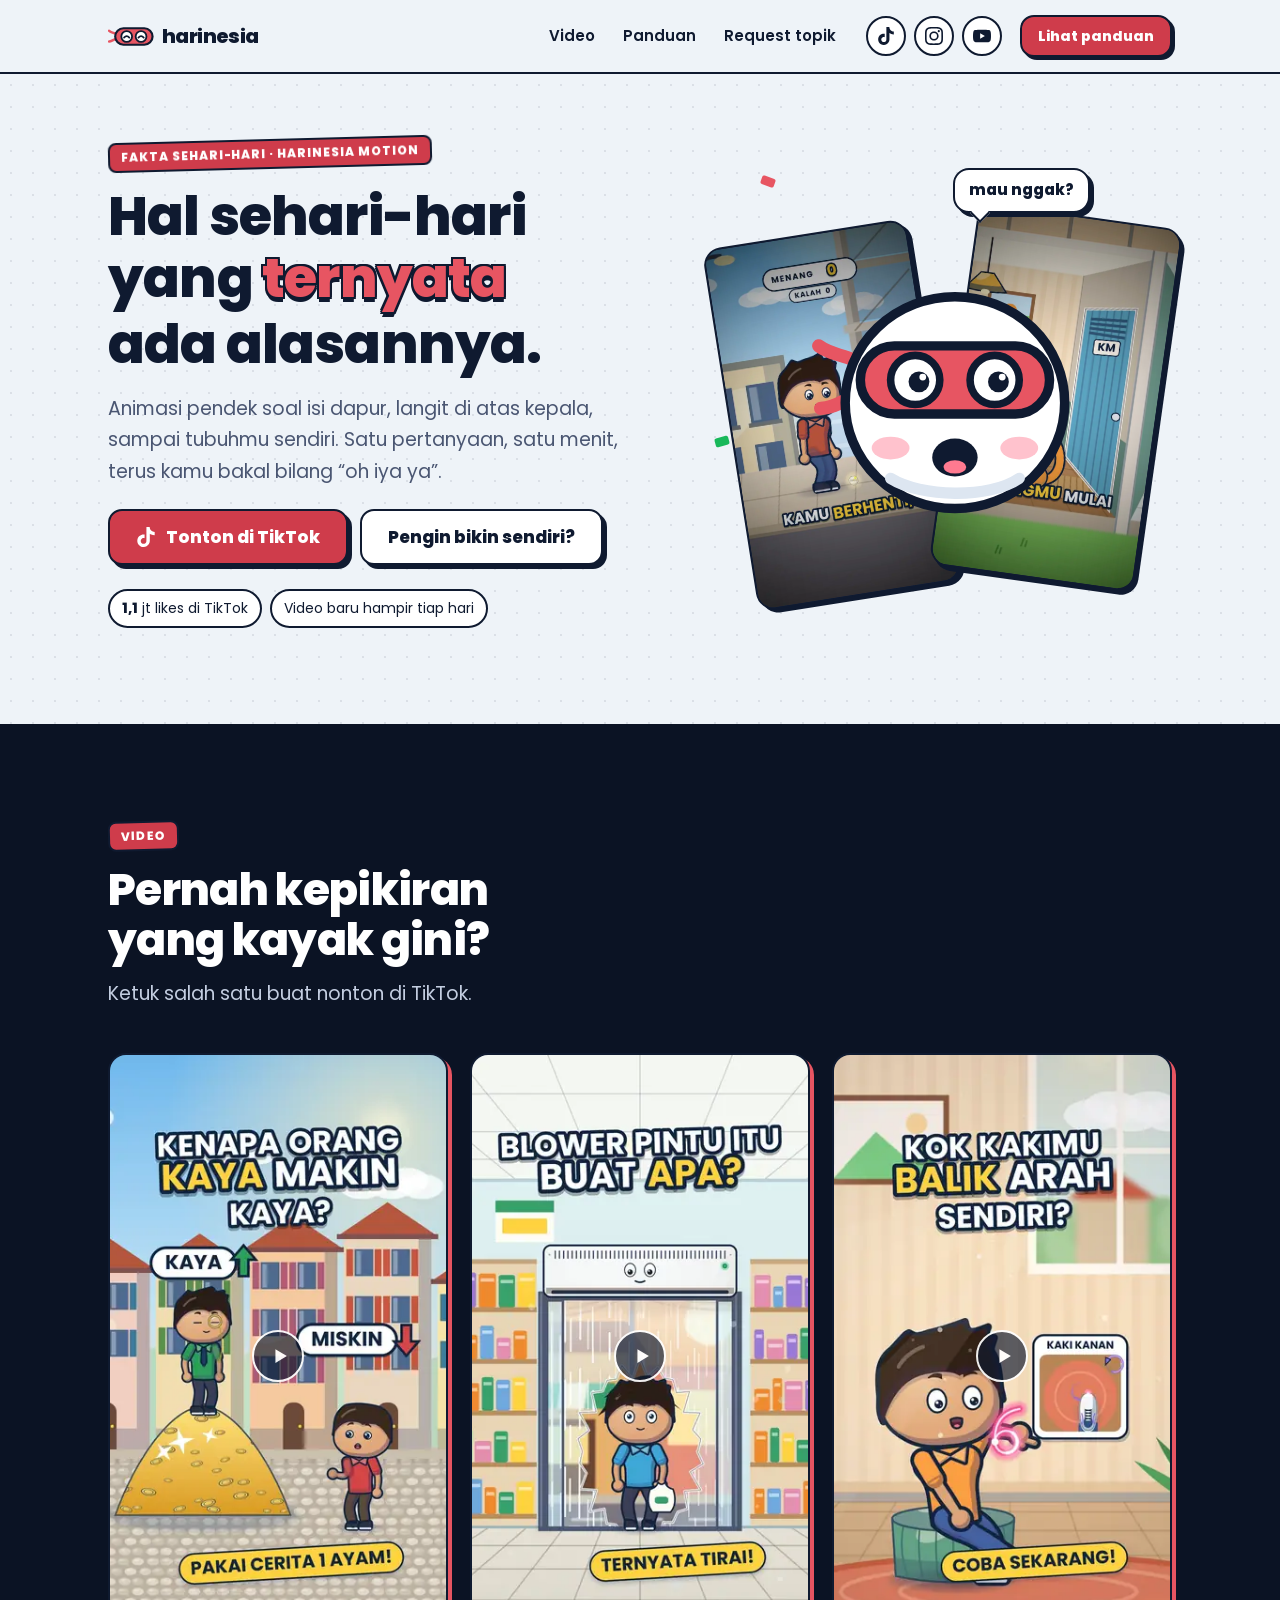
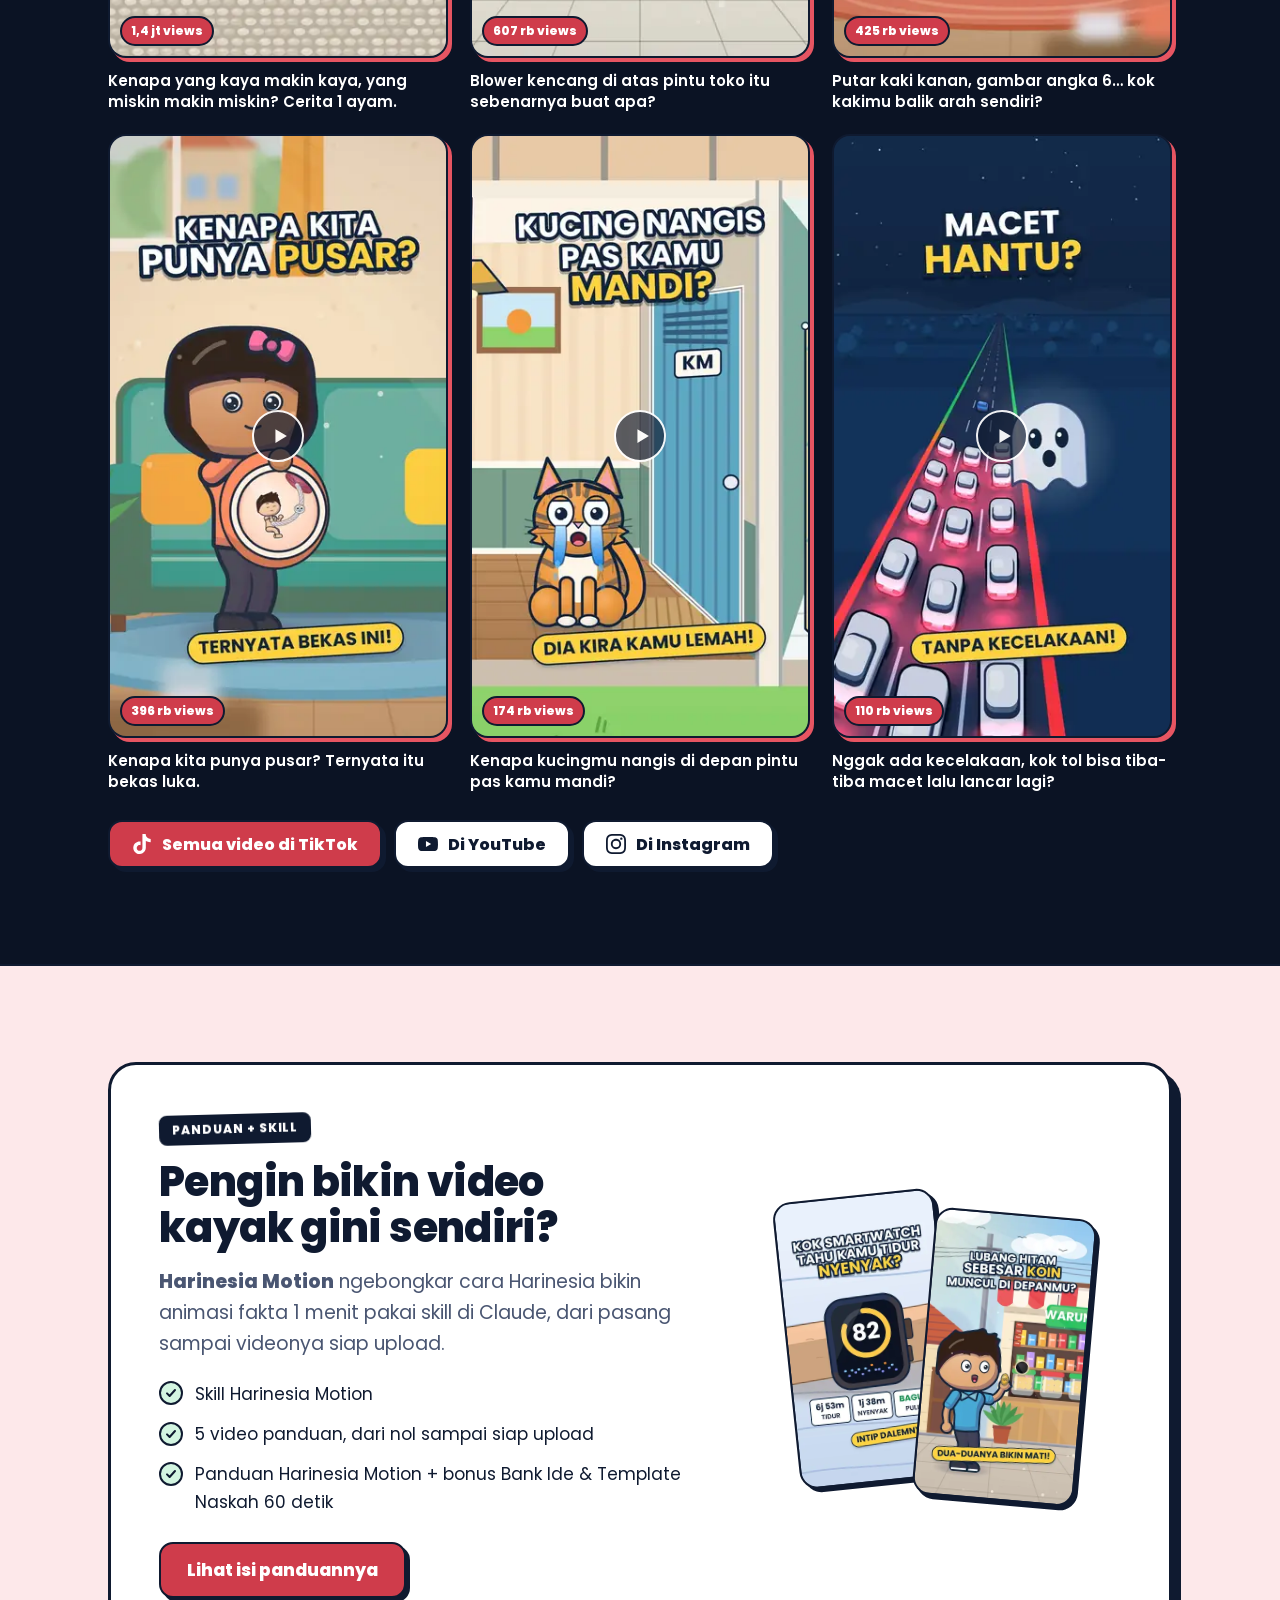
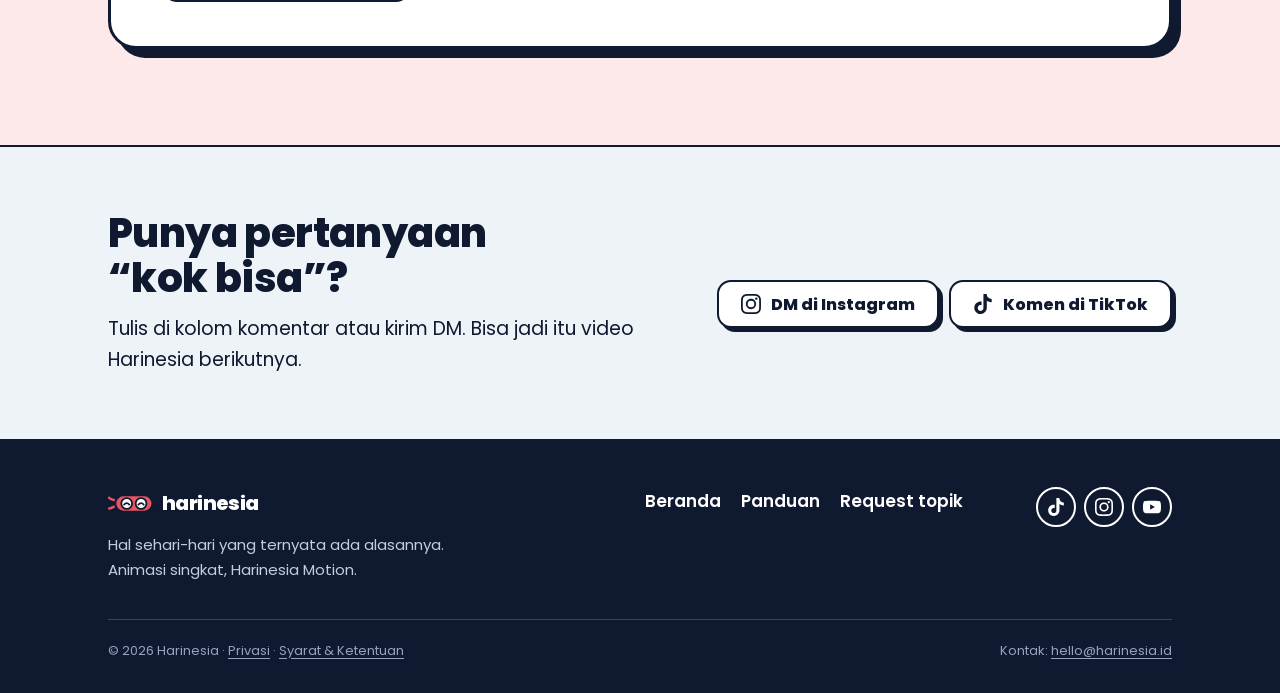
==== commit dd5e915a: "Content update Content update" ====
--- a/index.html
+++ b/index.html
@@ -10,7 +10,7 @@
 <meta property="og:type" content="website">
 <meta property="og:locale" content="id_ID">
 <meta property="og:site_name" content="Harinesia">
-<meta property="og:title" content="Harinesia · Fakta sehari-hari, 1 menit paham">
+<meta property="og:title" content="Harinesia · Fakta sehari-hari, Harinesia Motion">
 <meta property="og:description" content="Animasi singkat soal hal sehari-hari yang ternyata ada alasannya.">
 <meta property="og:image" content="https://harinesia.id/assets/img/og.jpg">
 <meta name="twitter:card" content="summary_large_image">
@@ -67,7 +67,7 @@
   <section class="hero hero--home" data-anim>
     <div class="wrap hero-grid">
       <div class="hero-copy">
-        <p class="tag">Fakta sehari-hari · 1 menit paham</p>
+        <p class="tag">Fakta sehari-hari · Harinesia Motion</p>
         <h1>Hal sehari-hari yang <span class="cap">ternyata</span> ada alasannya.</h1>
         <p class="lead">Animasi pendek soal isi dapur, langit di atas kepala, sampai tubuhmu sendiri. Satu pertanyaan, satu menit, terus kamu bakal bilang “oh iya ya”.</p>
         <div class="cta-row">
@@ -158,13 +158,13 @@
     <div class="wrap">
       <div class="promo">
         <div>
-          <p class="tag tag--ink">Panduan + kelas video</p>
+          <p class="tag tag--ink">Panduan + skill</p>
           <h2 id="promo-judul">Pengin bikin video kayak gini sendiri?</h2>
-          <p class="lead"><b>1 Menit Paham</b> ngebongkar cara Harinesia bikin animasi fakta 1 menit, dari nyari pertanyaan sampai videonya siap tayang.</p>
+          <p class="lead"><b>Harinesia Motion</b> ngebongkar cara Harinesia bikin animasi fakta 1 menit pakai skill di Claude, dari pasang sampai videonya siap upload.</p>
           <ul class="ticks">
-            <li>Ebook 1 Menit Paham: dari ide sampai video tayang</li>
-            <li>Kelas video 7 bagian</li>
-            <li>Bonus: Template naskah 60 detik</li>
+            <li>Skill Harinesia Motion</li>
+            <li>5 video panduan, dari nol sampai siap upload</li>
+            <li>Panduan Harinesia Motion + bonus Bank Ide &amp; Template Naskah 60 detik</li>
           </ul>
           <div class="cta-row">
             <a class="btn btn--buy btn--lg" href="panduan/">Lihat isi panduannya</a>
@@ -201,7 +201,7 @@
           <svg class="brand-mark" aria-hidden="true"><use href="#i-mask"/></svg>
           <span class="brand-name">harinesia</span>
         </a>
-        <p class="footer-tagline">Hal sehari-hari yang ternyata ada alasannya.<br>Animasi singkat, 1 menit paham.</p>
+        <p class="footer-tagline">Hal sehari-hari yang ternyata ada alasannya.<br>Animasi singkat, Harinesia Motion.</p>
       </div>
       <nav class="footer-links" aria-label="Halaman">
         <a href="./" aria-current="page">Beranda</a>
